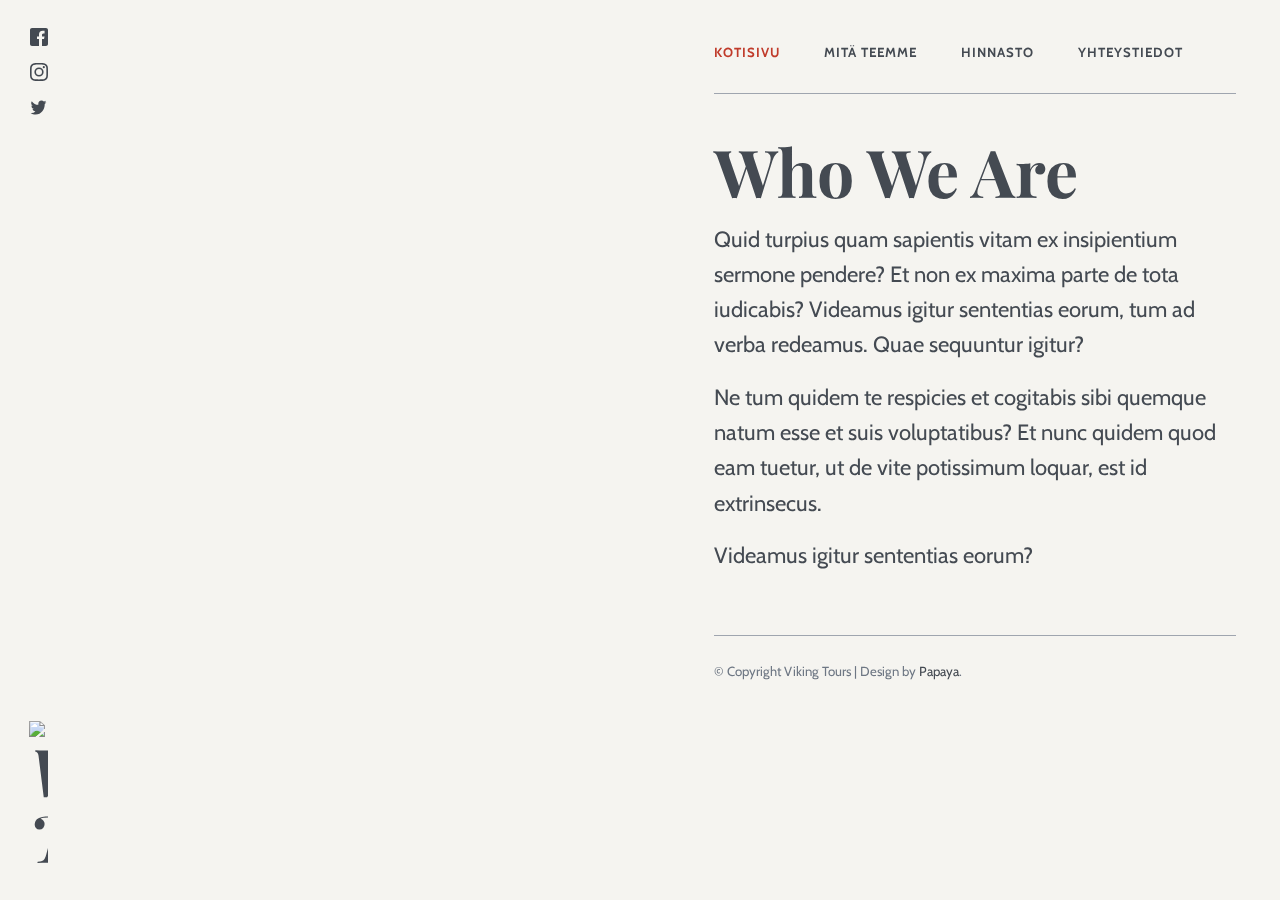
==== demo1.3/index.html @ 8dbe9b01 "Fixed html file links" ====
<!doctype html>
<html lang="en-us">

    <head>

        <!-- Meta -->
        <meta charset="utf-8">
        <meta http-equiv="x-ua-compatible" content="ie=edge">
        <meta name="viewport" content="width=device-width,initial-scale=1">

        <title>Viking Tours</title>
        <meta name="description" content="">

        <!-- The compiled CSS file -->
        <link rel="stylesheet" href="css/production.css">

        <!-- Web fonts -->
        <link href="https://fonts.googleapis.com/css?family=Cabin:400,700|Playfair+Display:900" rel="stylesheet">

        <!-- favicon.ico. Place these in the root directory. -->
        <link rel="shortcut icon" href="favicon.ico">

    </head>

    <body>


    <div class="grid-row">

                <!-- Header -->
        <header class="header full-width">

            <!-- Mobile header -->
            <div class="show-on-mobile pt1 pl2 pr2 mb1">
                <div class="border--bottom pt1">
                    <div class="grid-row grid-row--center pb1">
                        <div class="grid-column span-half">
                            <!-- Mobile logo -->
                            <div class="mb0"><img class="logo--mobile" src="/img/mobile-logo.svg" alt="Viking Tours" title="Viking Tours"></div>
                        </div>
                        <div class="grid-column span-half align--right">
                            <!-- Mobile social links -->
                            <ul class="mobile-social-links list--inline">
                                <li class="mr1"><a class="link link--default" href="https://www.twitter.com"><img class="icon" src="/img/facebook.svg" alt="Facebook"></a></li>
                                <li class="mr1"><a class="link link--default" href="https://www.instagram.com"><img class="icon" src="/img/instagram.svg" alt="Instagram"></a></li>
                                <li><a class="link link--default" href="https://www.facebook.com"><img class="icon" src="/img/twitter.svg" alt="Twitter"></a></li>
                            </ul>
                        </div>
                    </div>
                </div>
            </div>

            <!-- Desktop header -->
            <!-- Desktop logo -->
            <h1 class="hide-on-mobile logo-container absolute block full-width align--center"><img class="logo--desktop" src="/img/desktop-logo.svg" alt="Viking Tours" title="Viking Tours"></h1>
            <!-- Social links -->
            <ul class="pt1 no-bullets align--center hide-on-mobile">
                <li><a class="link link--default" href="https://www.twitter.com"><img class="icon" src="img/facebook.svg" alt="Facebook"></a></li>
                <li><a class="link link--default" href="https://www.instagram.com"><img class="icon" src="img/instagram.svg" alt="Instagram"></a></li>
                <li><a class="link link--default" href="https://www.facebook.com"><img class="icon" src="img/twitter.svg" alt="Twitter"></a></li>
            </ul>

        </header>
        
        <!-- Hero image -->
        <div class="hero-container full-width show-on-mobile pt1 pl2 pr2">
            <div class="hero full-width full-height" style="background:rgba(0,0,0,0) url(/img/1.jpg) no-repeat scroll center center/cover"></div>
        </div>
        <div class="hide-on-mobile hero" style="background:rgba(0,0,0,0) url(/img/1.jpg) no-repeat scroll center center/cover"></div>

        <!-- Body -->
        <div class="body full-width pt1 pr2 pb2 pl2">
            <!-- Navigation -->
            <nav class="navigation border--bottom pt1">
                <ul class="no-bullets list--inline pb1 bold">
                    <li class="small mr2"><a class="link link--text current" href="index.html">Kotisivu</a></li>
                    <li class="small mr2"><a class="link link--text" href="destinations.html">Mitä Teemme</a></li>
                    <li class="small mr2"><a class="link link--text" href="pricing.html">Hinnasto</a></li>
                    <li class="small"><a class="link link--text" href="contact.html">Yhteystiedot</a></li>
                </ul>
            </nav>
            <!-- Page Content -->
            <main class="content pt2 pb2">
                <h2>Who We Are</h2>
                <p>Quid turpius quam sapientis vitam ex insipientium sermone pendere? Et non ex maxima parte de tota iudicabis? Videamus igitur sententias eorum, tum ad verba redeamus. Quae sequuntur igitur?</p>
                <p>Ne tum quidem te respicies et cogitabis sibi quemque natum esse et suis voluptatibus? Et nunc quidem quod eam tuetur, ut de vite potissimum loquar, est id extrinsecus.</p>
                <p>Videamus igitur sententias eorum?</p>
            </main>
                        <!-- Footer -->
            <footer class="border--top pt1 pb1">
                <p class="text--gray small mb0">&copy; Copyright Viking Tours | Design by <a href="https://www.eatapapaya.com" class="link link--text">Papaya</a>.</p>
            </footer>
        </div><!-- end Body -->

    </div>

    </body>
</html>
---- demo1.3/css/production.css ----
/*! normalize.css v7.0.0 | MIT License | github.com/necolas/normalize.css */html{line-height:1.15;-ms-text-size-adjust:100%;-webkit-text-size-adjust:100%}body{margin:0}article,aside,footer,header,nav,section{display:block}h1{font-size:2em;margin:.67em 0}figcaption,figure,main{display:block}figure{margin:1em 40px}hr{-webkit-box-sizing:content-box;box-sizing:content-box;height:0;overflow:visible}pre{font-family:monospace,monospace;font-size:1em}a{background-color:transparent;-webkit-text-decoration-skip:objects}abbr[title]{border-bottom:none;text-decoration:underline;-webkit-text-decoration:underline dotted;text-decoration:underline dotted}b,strong{font-weight:inherit}b,strong{font-weight:bolder}code,kbd,samp{font-family:monospace,monospace;font-size:1em}dfn{font-style:italic}mark{background-color:#ff0;color:#000}small{font-size:80%}sub,sup{font-size:75%;line-height:0;position:relative;vertical-align:baseline}sub{bottom:-.25em}sup{top:-.5em}audio,video{display:inline-block}audio:not([controls]){display:none;height:0}img{border-style:none}svg:not(:root){overflow:hidden}button,input,optgroup,select,textarea{font-family:sans-serif;font-size:100%;line-height:1.15;margin:0}button,input{overflow:visible}button,select{text-transform:none}[type=reset],[type=submit],button,html [type=button]{-webkit-appearance:button}[type=button]::-moz-focus-inner,[type=reset]::-moz-focus-inner,[type=submit]::-moz-focus-inner,button::-moz-focus-inner{border-style:none;padding:0}[type=button]:-moz-focusring,[type=reset]:-moz-focusring,[type=submit]:-moz-focusring,button:-moz-focusring{outline:1px dotted ButtonText}fieldset{padding:.35em .75em .625em}legend{-webkit-box-sizing:border-box;box-sizing:border-box;color:inherit;display:table;max-width:100%;padding:0;white-space:normal}progress{display:inline-block;vertical-align:baseline}textarea{overflow:auto}[type=checkbox],[type=radio]{-webkit-box-sizing:border-box;box-sizing:border-box;padding:0}[type=number]::-webkit-inner-spin-button,[type=number]::-webkit-outer-spin-button{height:auto}[type=search]{-webkit-appearance:textfield;outline-offset:-2px}[type=search]::-webkit-search-cancel-button,[type=search]::-webkit-search-decoration{-webkit-appearance:none}::-webkit-file-upload-button{-webkit-appearance:button;font:inherit}details,menu{display:block}summary{display:list-item}canvas{display:inline-block}template{display:none}[hidden]{display:none}blockquote,caption,dd,dl,fieldset,figure,form,hr,ol,pre,table,td,th,ul{margin:0;padding:0}[tabindex='-1']:focus{outline:0}body,button,input,select,textarea{-webkit-font-smoothing:antialiased;-webkit-text-size-adjust:100%}a:active,a:hover{outline:0}[role=button],a,button,input,label,select,textarea{-ms-touch-action:manipulation;touch-action:manipulation}ol,ul{margin-bottom:0}ol ol,ol ul,ul ol,ul ul{margin-bottom:0}b,strong{line-height:inherit}em,i{font-style:italic;line-height:inherit}table{display:table;max-width:100%}td,th{line-height:1.6rem;vertical-align:middle}th{text-align:left}form{font-size:1rem}fieldset{border:0;min-width:0}legend{line-height:inherit;margin:0}input,optgroup,select,textarea{line-height:inherit}input,label,select{vertical-align:middle}input[type=file]{display:block;width:100%}textarea{height:auto;resize:vertical}input:focus,select:focus,textarea:focus{outline:0}.select select:focus:-moz-focusring{color:transparent;text-shadow:0 0 0 #000}select[multiple],select[size]{height:auto}.select--list:after{content:none!important}select::-ms-expand{display:none}option{color:#444a52;background-color:#fff}fieldset[disabled] input,input[disabled],input[readonly]{cursor:not-allowed;opacity:1;pointer-events:none}button{line-height:inherit;vertical-align:middle}embed,iframe,img,object{display:inline-block;vertical-align:middle}iframe{border:0}img{border:0;font-style:italic;height:auto;-ms-interpolation-mode:bicubic}svg{max-height:100%}.gm-style img{max-width:none}html{-webkit-box-sizing:border-box;box-sizing:border-box;font-family:Cabin,Avenir,"Avenir Next",Trebuchet,Verdana,sans-serif;font-size:18px;font-style:normal;font-weight:400;min-height:100%;-webkit-tap-highlight-color:transparent}*,:after,:before{-webkit-box-sizing:inherit;box-sizing:inherit}body{background-color:#f5f4f0!important;color:#444a52;line-height:1.6rem;margin:0;padding:0;-moz-osx-font-smoothing:grayscale}::-moz-selection{background-color:#c03b2b;color:#fff;text-shadow:none}::selection{background-color:#c03b2b;color:#fff;text-shadow:none}img::-moz-selection{background:0 0}img::selection{background:0 0}img::-moz-selection{background:0 0}.btn{background-image:none;border-radius:3px;border-style:solid;border-width:1px;cursor:pointer;display:inline-block;font-family:Cabin,Avenir,"Avenir Next",Trebuchet,Verdana,sans-serif;font-size:1rem;letter-spacing:1px;font-weight:700;line-height:1.6rem;margin-bottom:0;padding:.45rem 1rem .35rem;text-align:center;text-decoration:none;-ms-touch-action:manipulation;touch-action:manipulation;-webkit-transition:background-color .2s ease-out,background .2s ease-out,color .2s ease-out,border .2s ease-out;transition:background-color .2s ease-out,background .2s ease-out,color .2s ease-out,border .2s ease-out;-webkit-user-select:none;-moz-user-select:none;-ms-user-select:none;user-select:none;vertical-align:middle;white-space:nowrap;-webkit-appearance:none;-moz-appearance:none;appearance:none}.btn:focus,.btn:hover{outline:0;text-decoration:none}.btn:active{outline:0;background-image:none}.btn.disabled,.btn[disabled],.btn[readonly],fieldset[disabled] .btn{cursor:not-allowed!important;opacity:1;pointer-events:none}a.btn.disabled,fieldset[disabled] a.btn{pointer-events:none}.btn--default{background-color:#c03b2b;border-color:#c03b2b;color:#fff}.btn--default:focus,.btn--default:hover{background-color:#962e22;border-color:#962e22}.btn--default:active{background-color:#6d2118;border-color:#6d2118}.btn--outline,.btn--outline:visited{background-color:transparent;border-color:#9fa5af;border-width:1px;color:#444a52}.btn--outline:focus,.btn--outline:hover,.btn--outline:visited:focus,.btn--outline:visited:hover{background-color:transparent;border-color:#444a52}.btn--outline:active,.btn--outline:visited:active{background-color:transparent;border-color:#9fa5af}.container{margin-left:auto;margin-right:auto;max-width:1000px;width:90%}canvas,iframe,img,svg,video{max-width:100%}.logo-container{bottom:.6rem}.logo--mobile{max-height:19px}.logo--desktop{max-width:19px}.icon{max-width:18px;max-height:18px}.form-control{background-image:none;background:#fff;border:1px solid #9fa5af;border-radius:3px;color:#444a52;display:block;font-family:Cabin,Avenir,"Avenir Next",Trebuchet,Verdana,sans-serif;font-size:1rem;line-height:1.6rem;max-width:100%;padding:.35rem .8rem .25rem;width:100%;-moz-osx-font-smoothing:grayscale}.form-control:focus{border-color:#c03b2b}.label{cursor:default;display:inline-block;font-weight:700;max-width:100%}.legend{display:block;white-space:normal;width:100%}.form--stacked .checkbox,.form--stacked .input,.form--stacked .label,.form--stacked .radio,.form--stacked .select,.form--stacked .textarea{display:block;width:100%}.form--inline .form-control{display:inline-block;vertical-align:middle;width:auto}.form--inline .checkbox,.form--inline .radio{display:inline-block;vertical-align:middle}.select{color:#444a52;display:block;position:relative}.select select{background-color:#fff;border:1px solid #9fa5af;border-radius:3px;color:#444a52;cursor:pointer;display:inline-block;font-family:Cabin,Avenir,"Avenir Next",Trebuchet,Verdana,sans-serif;line-height:1.6rem;margin:0;outline:0;padding:.35rem .8rem .25rem;width:100%;-webkit-appearance:none;-moz-appearance:none;appearance:none}.select select>option{background-color:#fff}.select:after{border-top:5px solid;border-right:5px solid transparent;border-bottom:5px solid transparent;border-left:5px solid transparent;content:"";display:inline-block;height:0;margin-top:-2px;pointer-events:none;position:absolute;right:13px;top:50%;width:0}::-webkit-input-placeholder{color:#9fa5af;-webkit-font-smoothing:antialiased}::-moz-placeholder{color:#9fa5af;-moz-osx-font-smoothing:grayscale}:-ms-input-placeholder{color:#9fa5af}.grid-row{display:-webkit-box;display:-ms-flexbox;display:flex;-webkit-box-flex:0;-ms-flex:0 1 auto;flex:0 1 auto;-webkit-box-orient:horizontal;-webkit-box-direction:normal;-ms-flex-direction:row;flex-direction:row;-ms-flex-wrap:wrap;flex-wrap:wrap;margin:0 -.8rem}.grid-column{-webkit-box-flex:1;-ms-flex:1 0 0%;flex:1 0 0%;padding:0 .8rem}.grid-row--flex-cells>.grid-column{display:-webkit-box;display:-ms-flexbox;display:flex}.grid-row--top{-webkit-box-align:start;-ms-flex-align:start;align-items:flex-start}.grid-row--center{-webkit-box-align:center;-ms-flex-align:center;align-items:center}.grid-row--bottom{-webkit-box-align:end;-ms-flex-align:end;align-items:flex-end}.column--top{-ms-flex-item-align:start;align-self:flex-start}.column--center{-ms-flex-item-align:center;align-self:center}.column--bottom{-ms-flex-item-align:end;align-self:flex-end}.span-12,.span-whole{-ms-flex-preferred-size:100%;flex-basis:100%;max-width:100%}.span-6,.span-half{-ms-flex-preferred-size:50%;flex-basis:50%;max-width:50%}.span-4,.span-one-third{-ms-flex-preferred-size:33.33333%;flex-basis:33.33333%;max-width:33.33333%}.span-8,.span-two-thirds{-ms-flex-preferred-size:66.66667%;flex-basis:66.66667%;max-width:66.66667%}.span-3,.span-one-fourth{-ms-flex-preferred-size:25%;flex-basis:25%;max-width:25%}.span-two-fourths{-ms-flex-preferred-size:50%;flex-basis:50%;max-width:50%}.span-9,.span-three-fourths{-ms-flex-preferred-size:75%;flex-basis:75%;max-width:75%}.span-one-fifth{-ms-flex-preferred-size:20%;flex-basis:20%;max-width:20%}.span-two-fifths{-ms-flex-preferred-size:40%;flex-basis:40%;max-width:40%}.span-three-fifths{-ms-flex-preferred-size:60%;flex-basis:60%;max-width:60%}.span-four-fifths{-ms-flex-preferred-size:80%;flex-basis:80%;max-width:80%}.span-1{-ms-flex-preferred-size:8.33333%;flex-basis:8.33333%;max-width:8.33333%}.span-2{-ms-flex-preferred-size:16.66667%;flex-basis:16.66667%;max-width:16.66667%}.span-5{-ms-flex-preferred-size:41.66667%;flex-basis:41.66667%;max-width:41.66667%}.span-7{-ms-flex-preferred-size:58.33333%;flex-basis:58.33333%;max-width:58.33333%}.span-10{-ms-flex-preferred-size:83.33333%;flex-basis:83.33333%;max-width:83.33333%}.span-11{-ms-flex-preferred-size:91.66667%;flex-basis:91.66667%;max-width:91.66667%}.offset-12{margin-left:100%}.offset-6,.offset-half{margin-left:50%}.offset-4,.offset-one-third{margin-left:33.33333%}.offset-8,.offset-two-thirds{margin-left:66.66667%}.offset-3,.offset-one-fourth{margin-left:25%}.offset-two-fourths{margin-left:50%}.offset-9,.offset-three-fourths{margin-left:75%}.offset-one-fifth{margin-left:20%}.offset-two-fifths{margin-left:40%}.offset-three-fifths{margin-left:60%}.offset-four-fifths{margin-left:80%}.offset-1{margin-left:8.33333%}.offset-2{margin-left:16.66667%}.offset-5{margin-left:41.66667%}.offset-7{margin-left:58.33333%}.offset-10{margin-left:83.33333%}.offset-11{margin-left:91.66667%}.default-links a,.default-links a:link,.default-links a:visited,.link,.link:link,.link:visited{color:#c03b2b;text-decoration:none;-webkit-transition:color .2s ease-out;transition:color .2s ease-out}.default-links a:focus,.default-links a:hover,.link:focus,.link:hover{color:#9a2f23}.default-links a:active,.link:active{background-image:none;color:#81281d;outline:0;-webkit-transition:color .2s ease-out;transition:color .2s ease-out}.link--text,.link--text:link,.link--text:visited{color:#444a52}.link--text:focus,.link--text:hover{color:#c03b2b}.link--text:active{color:#9a2f23}.no-bullets{list-style:none}.list--indented{padding-left:2.4rem}.list--inline{font-size:0}.list--inline li{display:inline-block;font-size:1rem}.navigation{text-transform:uppercase}.navigation .current{color:#c03b2b!important}.navigation li{letter-spacing:1px}.hero-container{height:200px}.h1,h1{font-size:2.3rem}.h2,h2{font-size:2.3rem}.h3,h3{font-size:1.333rem}.h4,dl,h4,ol,p,ul{font-size:1rem}.h5,h5{font-size:.75rem}.h6,.small,h6,small{font-size:.75rem}h1,h2,h3,h4,h5,h6{font-family:"Playfair Display",Times,serif;font-weight:700;line-height:1;margin-top:0;margin-bottom:.8rem;text-rendering:optimizeLegibility}h6{color:#6e7784}.h1,.h2,.h3,.h4,.h5,.h6{line-height:1;margin-bottom:.8rem}p{margin:0 auto .8rem auto}.small,small{font-size:.6rem!important}hr{border:0;border-top:1px solid #9fa5af;display:block;height:1px}.blockquote{border-left:4px solid #9fa5af;font-family:Cabin,Avenir,"Avenir Next",Trebuchet,Verdana,sans-serif;font-size:1.333rem;font-style:italic;max-width:100%;margin-bottom:.8rem;padding-left:1.2rem}.blockquote:after,.blockquote:before{content:""}.bold{font-weight:700}.regular{font-weight:400}.italic{font-style:italic}.align--left{text-align:left}.align--center{text-align:center}.align--right{text-align:right}.align--justify{text-align:justify}.line-height--base{line-height:1.6rem}.line-height--heading{line-height:1}.font--heading{font-family:"Playfair Display",Times,serif}.font--reading{font-family:"Playfair Display",Times,serif}.font--ui{font-family:Cabin,Avenir,"Avenir Next",Trebuchet,Verdana,sans-serif}.border--full{border-color:#9fa5af;border-style:solid;border-width:1px}.border--top{border-top-color:#9fa5af;border-top-style:solid;border-top-width:1px}.border--right{border-right-color:#9fa5af;border-right-style:solid;border-right-width:1px}.border--bottom{border-bottom-color:#9fa5af;border-bottom-style:solid;border-bottom-width:1px}.border--left{border-left-color:#9fa5af;border-left-style:solid;border-left-width:1px}.border--none{border:0}.rounded{border-radius:3px}.rounded--top{border-radius:3px 3px 0 0}.rounded--right{border-radius:0 3px 3px 0}.rounded--bottom{border-radius:0 0 3px 3px}.rounded--left{border-radius:3px 0 0 3px}.circle{border-radius:50%}.text--white{color:#fff}.text--lightest-gray{color:#d1d4d9}.text--light-gray{color:#9fa5af}.text--gray{color:#6e7784}.text--dark-gray{color:#444a52}.text--darkest-gray{color:#1b1d20}.text--primary-color{color:#c03b2b}.text--secondary-color{color:#f5f4f0}.text--tertiary-color{color:#428bca}.bg--white{background-color:#fff}.bg--lightest-gray{background-color:#d1d4d9}.bg--light-gray{background-color:#9fa5af}.bg--gray{background-color:#6e7784}.bg--dark-gray{background-color:#444a52}.bg--darkest-gray{background-color:#1b1d20}.bg--primary-color{background-color:#c03b2b}.bg--secondary-color{background-color:#f5f4f0}.bg--tertiary-color{background-color:#428bca}.m0{margin:0}.mt0{margin-top:0}.mr0{margin-right:0}.mb0{margin-bottom:0}.ml0{margin-left:0}.m1{margin:.8rem}.mt1{margin-top:.8rem}.mr1{margin-right:.8rem}.mb1{margin-bottom:.8rem}.ml1{margin-left:.8rem}.m2{margin:2rem}.mt2{margin-top:2rem}.mr2{margin-right:2rem}.mb2{margin-bottom:2rem}.ml2{margin-left:2rem}.m3{margin:3.2rem}.mt3{margin-top:3.2rem}.mr3{margin-right:3.2rem}.mb3{margin-bottom:3.2rem}.ml3{margin-left:3.2rem}.m4{margin:4.4rem}.mt4{margin-top:4.4rem}.mr4{margin-right:4.4rem}.mb4{margin-bottom:4.4rem}.ml4{margin-left:4.4rem}.p-mb{margin-bottom:.8rem}.centered{margin-right:auto;margin-left:auto}.p0{padding:0}.pt0{padding-top:0}.pr0{padding-right:0}.pb0{padding-bottom:0}.pl0{padding-left:0}.p1{padding:.8rem}.pt1{padding-top:.8rem}.pr1{padding-right:.8rem}.pb1{padding-bottom:.8rem}.pl1{padding-left:.8rem}.p2{padding:2rem}.pt2{padding-top:2rem}.pr2{padding-right:2rem}.pb2{padding-bottom:2rem}.pl2{padding-left:2rem}.p3{padding:3.2rem}.pt3{padding-top:3.2rem}.pr3{padding-right:3.2rem}.pb3{padding-bottom:3.2rem}.pl3{padding-left:3.2rem}.p4{padding:4.4rem}.pt4{padding-top:4.4rem}.pr4{padding-right:4.4rem}.pb4{padding-bottom:4.4rem}.pl4{padding-left:4.4rem}.relative{position:relative}.absolute{position:absolute}.fixed{position:fixed}.top--0{top:0}.right--0{right:0}.bottom--0{bottom:0}.left--0{left:0}.z1{z-index:1}.z2{z-index:2}.z3{z-index:3}.z4{z-index:4}.z5{z-index:5}.vertical--top{vertical-align:top}.vertical--middle{vertical-align:middle}.vertical--bottom{vertical-align:bottom}.block{display:block}.inline-block{display:inline-block}.inline{display:inline}.flex{display:-webkit-box;display:-ms-flexbox;display:flex}.overflow--scroll{overflow:scroll}.overflow--hidden{overflow:hidden}.overflow--visible{overflow:visible}.overflow--auto{overflow:auto}.show-on-mobile{display:none!important}.float--left{float:left}.float--right{float:right}.float--none{float:none}.full-width{width:100%}.half-width{width:50%}.full-height{height:100%}.fit{max-width:100%}.clearfix:after,.clearfix:before{content:"";display:table}.clearfix:after{clear:both}@media screen and (min-width:1200px){html{font-size:22px}.header{position:fixed;top:0;left:0;bottom:0;width:3.5rem}.hero{position:fixed;top:0;left:3.5rem;bottom:0;width:calc(100% - 610px - 3.5rem)}.body{position:fixed;top:0;right:0;bottom:0;max-width:610px;overflow-y:scroll}.h1,h1{font-size:3rem}.h2,h2{font-size:3rem}.h3,h3{font-size:1.333rem}.h4,dl,h4,ol,p,ul{font-size:1rem}.h5,h5{font-size:.75rem}.h6,.small,h6,small{font-size:.75rem}}@media screen and (max-width:1200px){input,select,textarea{font-size:16px}.btn{display:block;margin-bottom:.8rem}.navigation{margin-top:-.5rem}.block-on-mobile,.show-on-mobile{display:block!important}.hide-on-mobile{display:none!important}}@media screen and (max-width:500px){.grid-row{margin:0 auto}.grid-column{-webkit-box-flex:1;-ms-flex-positive:1;flex-grow:1;-ms-flex-preferred-size:100%;flex-basis:100%;max-width:100%;padding:0;margin-left:0}.list--inline li{display:block}.mobile-social-links{display:none}.align--center-on-tiny{text-align:center}}
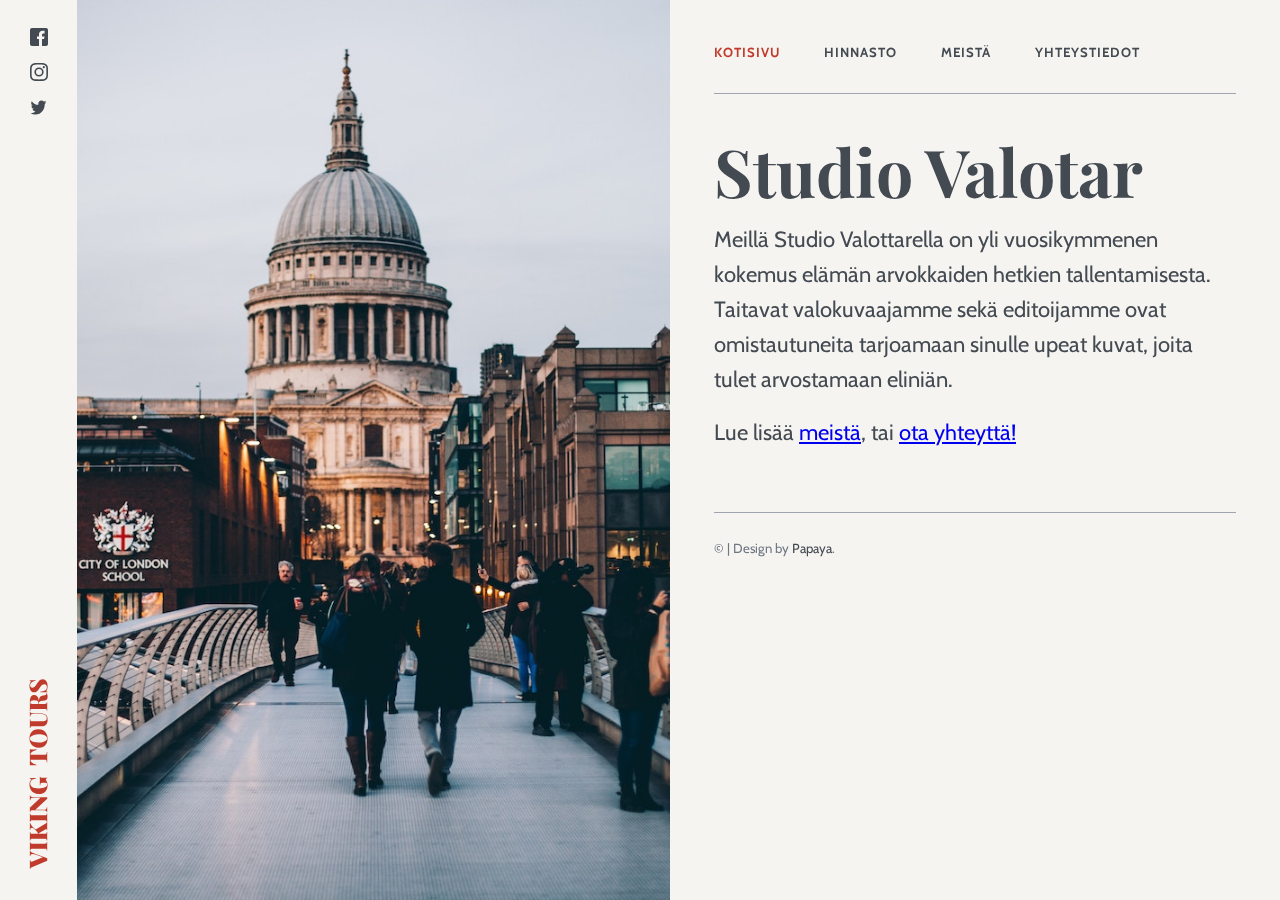
==== commit 0f1e95e8: "Edit html" ====
--- a/demo1.3/index.html
+++ b/demo1.3/index.html
@@ -41,9 +41,9 @@
                         <div class="grid-column span-half align--right">
                             <!-- Mobile social links -->
                             <ul class="mobile-social-links list--inline">
-                                <li class="mr1"><a class="link link--default" href="https://www.twitter.com"><img class="icon" src="/img/facebook.svg" alt="Facebook"></a></li>
-                                <li class="mr1"><a class="link link--default" href="https://www.instagram.com"><img class="icon" src="/img/instagram.svg" alt="Instagram"></a></li>
-                                <li><a class="link link--default" href="https://www.facebook.com"><img class="icon" src="/img/twitter.svg" alt="Twitter"></a></li>
+                                <li class="mr1"><a class="link link--default" href="https://www.twitter.com"><img class="icon" src="img/facebook.svg" alt="Facebook"></a></li>
+                                <li class="mr1"><a class="link link--default" href="https://www.instagram.com"><img class="icon" src="img/instagram.svg" alt="Instagram"></a></li>
+                                <li><a class="link link--default" href="https://www.facebook.com"><img class="icon" src="img/twitter.svg" alt="Twitter"></a></li>
                             </ul>
                         </div>
                     </div>
@@ -52,7 +52,7 @@
 
             <!-- Desktop header -->
             <!-- Desktop logo -->
-            <h1 class="hide-on-mobile logo-container absolute block full-width align--center"><img class="logo--desktop" src="/img/desktop-logo.svg" alt="Viking Tours" title="Viking Tours"></h1>
+            <h1 class="hide-on-mobile logo-container absolute block full-width align--center"><img class="logo--desktop" src="img/desktop-logo.svg" alt="Viking Tours" title="Viking Tours"></h1>
             <!-- Social links -->
             <ul class="pt1 no-bullets align--center hide-on-mobile">
                 <li><a class="link link--default" href="https://www.twitter.com"><img class="icon" src="img/facebook.svg" alt="Facebook"></a></li>
@@ -64,9 +64,9 @@
         
         <!-- Hero image -->
         <div class="hero-container full-width show-on-mobile pt1 pl2 pr2">
-            <div class="hero full-width full-height" style="background:rgba(0,0,0,0) url(/img/1.jpg) no-repeat scroll center center/cover"></div>
+            <div class="hero full-width full-height" style="background:rgba(0,0,0,0) url(img/1.jpg) no-repeat scroll center center/cover"></div>
         </div>
-        <div class="hide-on-mobile hero" style="background:rgba(0,0,0,0) url(/img/1.jpg) no-repeat scroll center center/cover"></div>
+        <div class="hide-on-mobile hero" style="background:rgba(0,0,0,0) url(img/1.jpg) no-repeat scroll center center/cover"></div>
 
         <!-- Body -->
         <div class="body full-width pt1 pr2 pb2 pl2">
@@ -74,21 +74,20 @@
             <nav class="navigation border--bottom pt1">
                 <ul class="no-bullets list--inline pb1 bold">
                     <li class="small mr2"><a class="link link--text current" href="index.html">Kotisivu</a></li>
-                    <li class="small mr2"><a class="link link--text" href="destinations.html">Mitä Teemme</a></li>
-                    <li class="small mr2"><a class="link link--text" href="pricing.html">Hinnasto</a></li>
-                    <li class="small"><a class="link link--text" href="contact.html">Yhteystiedot</a></li>
+                    <li class="small mr2"><a class="link link--text" href="hinnasto.html">Hinnasto</a></li>
+                    <li class="small mr2"><a class="link link--text" href="meistä.html">Meistä</a></li>
+                    <li class="small"><a class="link link--text" href="yhteystiedot.html">Yhteystiedot</a></li>
                 </ul>
             </nav>
             <!-- Page Content -->
             <main class="content pt2 pb2">
-                <h2>Who We Are</h2>
-                <p>Quid turpius quam sapientis vitam ex insipientium sermone pendere? Et non ex maxima parte de tota iudicabis? Videamus igitur sententias eorum, tum ad verba redeamus. Quae sequuntur igitur?</p>
-                <p>Ne tum quidem te respicies et cogitabis sibi quemque natum esse et suis voluptatibus? Et nunc quidem quod eam tuetur, ut de vite potissimum loquar, est id extrinsecus.</p>
-                <p>Videamus igitur sententias eorum?</p>
+                <h2>Studio Valotar</h2>
+                <p>Meillä Studio Valottarella on yli vuosikymmenen kokemus elämän arvokkaiden hetkien tallentamisesta. Taitavat valokuvaajamme sekä editoijamme ovat omistautuneita tarjoamaan sinulle upeat kuvat, joita tulet arvostamaan eliniän.</p>
+                <p>Lue lisää <a href="meistä.html">meistä</a>, tai <a href="yhteystiedot.html"> ota yhteyttä!</a></p>
             </main>
                         <!-- Footer -->
             <footer class="border--top pt1 pb1">
-                <p class="text--gray small mb0">&copy; Copyright Viking Tours | Design by <a href="https://www.eatapapaya.com" class="link link--text">Papaya</a>.</p>
+                <p class="text--gray small mb0">&copy; | Design by <a href="https://www.eatapapaya.com" class="link link--text">Papaya</a>.</p>
             </footer>
         </div><!-- end Body -->
 
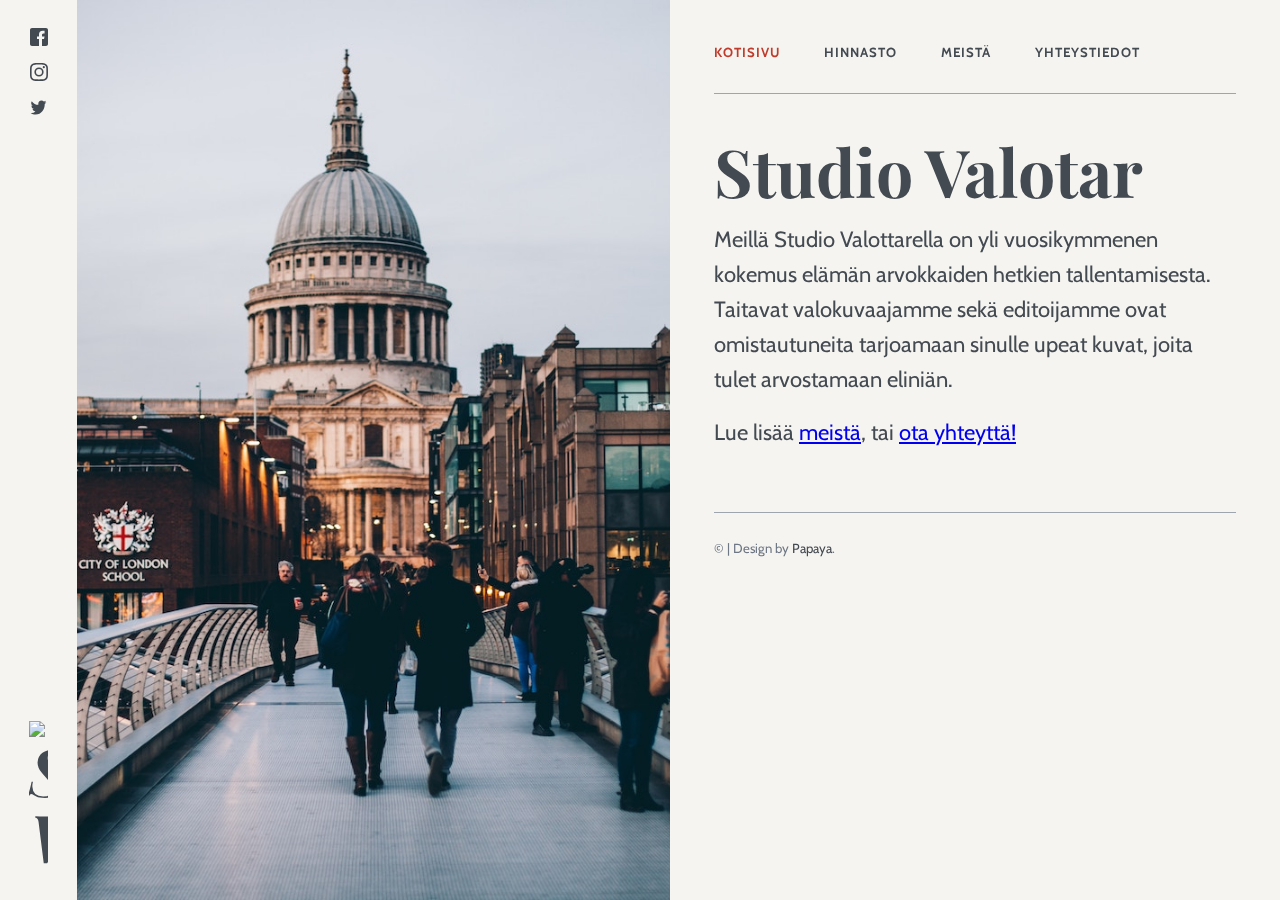
==== commit 6b9ffbf0: "Update html files" ====
--- a/demo1.3/index.html
+++ b/demo1.3/index.html
@@ -8,7 +8,7 @@
         <meta http-equiv="x-ua-compatible" content="ie=edge">
         <meta name="viewport" content="width=device-width,initial-scale=1">
 
-        <title>Viking Tours</title>
+        <title>Studio Valotar</title>
         <meta name="description" content="">
 
         <!-- The compiled CSS file -->
@@ -36,7 +36,7 @@
                     <div class="grid-row grid-row--center pb1">
                         <div class="grid-column span-half">
                             <!-- Mobile logo -->
-                            <div class="mb0"><img class="logo--mobile" src="/img/mobile-logo.svg" alt="Viking Tours" title="Viking Tours"></div>
+                            <div class="mb0"><img class="logo--mobile" src="img/mobile-logo.svg" alt="Viking Tours" title="Viking Tours"></div>
                         </div>
                         <div class="grid-column span-half align--right">
                             <!-- Mobile social links -->
@@ -52,7 +52,7 @@
 
             <!-- Desktop header -->
             <!-- Desktop logo -->
-            <h1 class="hide-on-mobile logo-container absolute block full-width align--center"><img class="logo--desktop" src="img/desktop-logo.svg" alt="Viking Tours" title="Viking Tours"></h1>
+            <h1 class="hide-on-mobile logo-container absolute block full-width align--center"><img class="logo--desktop" src="/img/studio-logo.svg" alt="Studio Valotar" title="Viking Tours"></h1>
             <!-- Social links -->
             <ul class="pt1 no-bullets align--center hide-on-mobile">
                 <li><a class="link link--default" href="https://www.twitter.com"><img class="icon" src="img/facebook.svg" alt="Facebook"></a></li>
--- a/demo1.3/css/production.css
+++ b/demo1.3/css/production.css
@@ -1 +1,76 @@
-/*! normalize.css v7.0.0 | MIT License | github.com/necolas/normalize.css */html{line-height:1.15;-ms-text-size-adjust:100%;-webkit-text-size-adjust:100%}body{margin:0}article,aside,footer,header,nav,section{display:block}h1{font-size:2em;margin:.67em 0}figcaption,figure,main{display:block}figure{margin:1em 40px}hr{-webkit-box-sizing:content-box;box-sizing:content-box;height:0;overflow:visible}pre{font-family:monospace,monospace;font-size:1em}a{background-color:transparent;-webkit-text-decoration-skip:objects}abbr[title]{border-bottom:none;text-decoration:underline;-webkit-text-decoration:underline dotted;text-decoration:underline dotted}b,strong{font-weight:inherit}b,strong{font-weight:bolder}code,kbd,samp{font-family:monospace,monospace;font-size:1em}dfn{font-style:italic}mark{background-color:#ff0;color:#000}small{font-size:80%}sub,sup{font-size:75%;line-height:0;position:relative;vertical-align:baseline}sub{bottom:-.25em}sup{top:-.5em}audio,video{display:inline-block}audio:not([controls]){display:none;height:0}img{border-style:none}svg:not(:root){overflow:hidden}button,input,optgroup,select,textarea{font-family:sans-serif;font-size:100%;line-height:1.15;margin:0}button,input{overflow:visible}button,select{text-transform:none}[type=reset],[type=submit],button,html [type=button]{-webkit-appearance:button}[type=button]::-moz-focus-inner,[type=reset]::-moz-focus-inner,[type=submit]::-moz-focus-inner,button::-moz-focus-inner{border-style:none;padding:0}[type=button]:-moz-focusring,[type=reset]:-moz-focusring,[type=submit]:-moz-focusring,button:-moz-focusring{outline:1px dotted ButtonText}fieldset{padding:.35em .75em .625em}legend{-webkit-box-sizing:border-box;box-sizing:border-box;color:inherit;display:table;max-width:100%;padding:0;white-space:normal}progress{display:inline-block;vertical-align:baseline}textarea{overflow:auto}[type=checkbox],[type=radio]{-webkit-box-sizing:border-box;box-sizing:border-box;padding:0}[type=number]::-webkit-inner-spin-button,[type=number]::-webkit-outer-spin-button{height:auto}[type=search]{-webkit-appearance:textfield;outline-offset:-2px}[type=search]::-webkit-search-cancel-button,[type=search]::-webkit-search-decoration{-webkit-appearance:none}::-webkit-file-upload-button{-webkit-appearance:button;font:inherit}details,menu{display:block}summary{display:list-item}canvas{display:inline-block}template{display:none}[hidden]{display:none}blockquote,caption,dd,dl,fieldset,figure,form,hr,ol,pre,table,td,th,ul{margin:0;padding:0}[tabindex='-1']:focus{outline:0}body,button,input,select,textarea{-webkit-font-smoothing:antialiased;-webkit-text-size-adjust:100%}a:active,a:hover{outline:0}[role=button],a,button,input,label,select,textarea{-ms-touch-action:manipulation;touch-action:manipulation}ol,ul{margin-bottom:0}ol ol,ol ul,ul ol,ul ul{margin-bottom:0}b,strong{line-height:inherit}em,i{font-style:italic;line-height:inherit}table{display:table;max-width:100%}td,th{line-height:1.6rem;vertical-align:middle}th{text-align:left}form{font-size:1rem}fieldset{border:0;min-width:0}legend{line-height:inherit;margin:0}input,optgroup,select,textarea{line-height:inherit}input,label,select{vertical-align:middle}input[type=file]{display:block;width:100%}textarea{height:auto;resize:vertical}input:focus,select:focus,textarea:focus{outline:0}.select select:focus:-moz-focusring{color:transparent;text-shadow:0 0 0 #000}select[multiple],select[size]{height:auto}.select--list:after{content:none!important}select::-ms-expand{display:none}option{color:#444a52;background-color:#fff}fieldset[disabled] input,input[disabled],input[readonly]{cursor:not-allowed;opacity:1;pointer-events:none}button{line-height:inherit;vertical-align:middle}embed,iframe,img,object{display:inline-block;vertical-align:middle}iframe{border:0}img{border:0;font-style:italic;height:auto;-ms-interpolation-mode:bicubic}svg{max-height:100%}.gm-style img{max-width:none}html{-webkit-box-sizing:border-box;box-sizing:border-box;font-family:Cabin,Avenir,"Avenir Next",Trebuchet,Verdana,sans-serif;font-size:18px;font-style:normal;font-weight:400;min-height:100%;-webkit-tap-highlight-color:transparent}*,:after,:before{-webkit-box-sizing:inherit;box-sizing:inherit}body{background-color:#f5f4f0!important;color:#444a52;line-height:1.6rem;margin:0;padding:0;-moz-osx-font-smoothing:grayscale}::-moz-selection{background-color:#c03b2b;color:#fff;text-shadow:none}::selection{background-color:#c03b2b;color:#fff;text-shadow:none}img::-moz-selection{background:0 0}img::selection{background:0 0}img::-moz-selection{background:0 0}.btn{background-image:none;border-radius:3px;border-style:solid;border-width:1px;cursor:pointer;display:inline-block;font-family:Cabin,Avenir,"Avenir Next",Trebuchet,Verdana,sans-serif;font-size:1rem;letter-spacing:1px;font-weight:700;line-height:1.6rem;margin-bottom:0;padding:.45rem 1rem .35rem;text-align:center;text-decoration:none;-ms-touch-action:manipulation;touch-action:manipulation;-webkit-transition:background-color .2s ease-out,background .2s ease-out,color .2s ease-out,border .2s ease-out;transition:background-color .2s ease-out,background .2s ease-out,color .2s ease-out,border .2s ease-out;-webkit-user-select:none;-moz-user-select:none;-ms-user-select:none;user-select:none;vertical-align:middle;white-space:nowrap;-webkit-appearance:none;-moz-appearance:none;appearance:none}.btn:focus,.btn:hover{outline:0;text-decoration:none}.btn:active{outline:0;background-image:none}.btn.disabled,.btn[disabled],.btn[readonly],fieldset[disabled] .btn{cursor:not-allowed!important;opacity:1;pointer-events:none}a.btn.disabled,fieldset[disabled] a.btn{pointer-events:none}.btn--default{background-color:#c03b2b;border-color:#c03b2b;color:#fff}.btn--default:focus,.btn--default:hover{background-color:#962e22;border-color:#962e22}.btn--default:active{background-color:#6d2118;border-color:#6d2118}.btn--outline,.btn--outline:visited{background-color:transparent;border-color:#9fa5af;border-width:1px;color:#444a52}.btn--outline:focus,.btn--outline:hover,.btn--outline:visited:focus,.btn--outline:visited:hover{background-color:transparent;border-color:#444a52}.btn--outline:active,.btn--outline:visited:active{background-color:transparent;border-color:#9fa5af}.container{margin-left:auto;margin-right:auto;max-width:1000px;width:90%}canvas,iframe,img,svg,video{max-width:100%}.logo-container{bottom:.6rem}.logo--mobile{max-height:19px}.logo--desktop{max-width:19px}.icon{max-width:18px;max-height:18px}.form-control{background-image:none;background:#fff;border:1px solid #9fa5af;border-radius:3px;color:#444a52;display:block;font-family:Cabin,Avenir,"Avenir Next",Trebuchet,Verdana,sans-serif;font-size:1rem;line-height:1.6rem;max-width:100%;padding:.35rem .8rem .25rem;width:100%;-moz-osx-font-smoothing:grayscale}.form-control:focus{border-color:#c03b2b}.label{cursor:default;display:inline-block;font-weight:700;max-width:100%}.legend{display:block;white-space:normal;width:100%}.form--stacked .checkbox,.form--stacked .input,.form--stacked .label,.form--stacked .radio,.form--stacked .select,.form--stacked .textarea{display:block;width:100%}.form--inline .form-control{display:inline-block;vertical-align:middle;width:auto}.form--inline .checkbox,.form--inline .radio{display:inline-block;vertical-align:middle}.select{color:#444a52;display:block;position:relative}.select select{background-color:#fff;border:1px solid #9fa5af;border-radius:3px;color:#444a52;cursor:pointer;display:inline-block;font-family:Cabin,Avenir,"Avenir Next",Trebuchet,Verdana,sans-serif;line-height:1.6rem;margin:0;outline:0;padding:.35rem .8rem .25rem;width:100%;-webkit-appearance:none;-moz-appearance:none;appearance:none}.select select>option{background-color:#fff}.select:after{border-top:5px solid;border-right:5px solid transparent;border-bottom:5px solid transparent;border-left:5px solid transparent;content:"";display:inline-block;height:0;margin-top:-2px;pointer-events:none;position:absolute;right:13px;top:50%;width:0}::-webkit-input-placeholder{color:#9fa5af;-webkit-font-smoothing:antialiased}::-moz-placeholder{color:#9fa5af;-moz-osx-font-smoothing:grayscale}:-ms-input-placeholder{color:#9fa5af}.grid-row{display:-webkit-box;display:-ms-flexbox;display:flex;-webkit-box-flex:0;-ms-flex:0 1 auto;flex:0 1 auto;-webkit-box-orient:horizontal;-webkit-box-direction:normal;-ms-flex-direction:row;flex-direction:row;-ms-flex-wrap:wrap;flex-wrap:wrap;margin:0 -.8rem}.grid-column{-webkit-box-flex:1;-ms-flex:1 0 0%;flex:1 0 0%;padding:0 .8rem}.grid-row--flex-cells>.grid-column{display:-webkit-box;display:-ms-flexbox;display:flex}.grid-row--top{-webkit-box-align:start;-ms-flex-align:start;align-items:flex-start}.grid-row--center{-webkit-box-align:center;-ms-flex-align:center;align-items:center}.grid-row--bottom{-webkit-box-align:end;-ms-flex-align:end;align-items:flex-end}.column--top{-ms-flex-item-align:start;align-self:flex-start}.column--center{-ms-flex-item-align:center;align-self:center}.column--bottom{-ms-flex-item-align:end;align-self:flex-end}.span-12,.span-whole{-ms-flex-preferred-size:100%;flex-basis:100%;max-width:100%}.span-6,.span-half{-ms-flex-preferred-size:50%;flex-basis:50%;max-width:50%}.span-4,.span-one-third{-ms-flex-preferred-size:33.33333%;flex-basis:33.33333%;max-width:33.33333%}.span-8,.span-two-thirds{-ms-flex-preferred-size:66.66667%;flex-basis:66.66667%;max-width:66.66667%}.span-3,.span-one-fourth{-ms-flex-preferred-size:25%;flex-basis:25%;max-width:25%}.span-two-fourths{-ms-flex-preferred-size:50%;flex-basis:50%;max-width:50%}.span-9,.span-three-fourths{-ms-flex-preferred-size:75%;flex-basis:75%;max-width:75%}.span-one-fifth{-ms-flex-preferred-size:20%;flex-basis:20%;max-width:20%}.span-two-fifths{-ms-flex-preferred-size:40%;flex-basis:40%;max-width:40%}.span-three-fifths{-ms-flex-preferred-size:60%;flex-basis:60%;max-width:60%}.span-four-fifths{-ms-flex-preferred-size:80%;flex-basis:80%;max-width:80%}.span-1{-ms-flex-preferred-size:8.33333%;flex-basis:8.33333%;max-width:8.33333%}.span-2{-ms-flex-preferred-size:16.66667%;flex-basis:16.66667%;max-width:16.66667%}.span-5{-ms-flex-preferred-size:41.66667%;flex-basis:41.66667%;max-width:41.66667%}.span-7{-ms-flex-preferred-size:58.33333%;flex-basis:58.33333%;max-width:58.33333%}.span-10{-ms-flex-preferred-size:83.33333%;flex-basis:83.33333%;max-width:83.33333%}.span-11{-ms-flex-preferred-size:91.66667%;flex-basis:91.66667%;max-width:91.66667%}.offset-12{margin-left:100%}.offset-6,.offset-half{margin-left:50%}.offset-4,.offset-one-third{margin-left:33.33333%}.offset-8,.offset-two-thirds{margin-left:66.66667%}.offset-3,.offset-one-fourth{margin-left:25%}.offset-two-fourths{margin-left:50%}.offset-9,.offset-three-fourths{margin-left:75%}.offset-one-fifth{margin-left:20%}.offset-two-fifths{margin-left:40%}.offset-three-fifths{margin-left:60%}.offset-four-fifths{margin-left:80%}.offset-1{margin-left:8.33333%}.offset-2{margin-left:16.66667%}.offset-5{margin-left:41.66667%}.offset-7{margin-left:58.33333%}.offset-10{margin-left:83.33333%}.offset-11{margin-left:91.66667%}.default-links a,.default-links a:link,.default-links a:visited,.link,.link:link,.link:visited{color:#c03b2b;text-decoration:none;-webkit-transition:color .2s ease-out;transition:color .2s ease-out}.default-links a:focus,.default-links a:hover,.link:focus,.link:hover{color:#9a2f23}.default-links a:active,.link:active{background-image:none;color:#81281d;outline:0;-webkit-transition:color .2s ease-out;transition:color .2s ease-out}.link--text,.link--text:link,.link--text:visited{color:#444a52}.link--text:focus,.link--text:hover{color:#c03b2b}.link--text:active{color:#9a2f23}.no-bullets{list-style:none}.list--indented{padding-left:2.4rem}.list--inline{font-size:0}.list--inline li{display:inline-block;font-size:1rem}.navigation{text-transform:uppercase}.navigation .current{color:#c03b2b!important}.navigation li{letter-spacing:1px}.hero-container{height:200px}.h1,h1{font-size:2.3rem}.h2,h2{font-size:2.3rem}.h3,h3{font-size:1.333rem}.h4,dl,h4,ol,p,ul{font-size:1rem}.h5,h5{font-size:.75rem}.h6,.small,h6,small{font-size:.75rem}h1,h2,h3,h4,h5,h6{font-family:"Playfair Display",Times,serif;font-weight:700;line-height:1;margin-top:0;margin-bottom:.8rem;text-rendering:optimizeLegibility}h6{color:#6e7784}.h1,.h2,.h3,.h4,.h5,.h6{line-height:1;margin-bottom:.8rem}p{margin:0 auto .8rem auto}.small,small{font-size:.6rem!important}hr{border:0;border-top:1px solid #9fa5af;display:block;height:1px}.blockquote{border-left:4px solid #9fa5af;font-family:Cabin,Avenir,"Avenir Next",Trebuchet,Verdana,sans-serif;font-size:1.333rem;font-style:italic;max-width:100%;margin-bottom:.8rem;padding-left:1.2rem}.blockquote:after,.blockquote:before{content:""}.bold{font-weight:700}.regular{font-weight:400}.italic{font-style:italic}.align--left{text-align:left}.align--center{text-align:center}.align--right{text-align:right}.align--justify{text-align:justify}.line-height--base{line-height:1.6rem}.line-height--heading{line-height:1}.font--heading{font-family:"Playfair Display",Times,serif}.font--reading{font-family:"Playfair Display",Times,serif}.font--ui{font-family:Cabin,Avenir,"Avenir Next",Trebuchet,Verdana,sans-serif}.border--full{border-color:#9fa5af;border-style:solid;border-width:1px}.border--top{border-top-color:#9fa5af;border-top-style:solid;border-top-width:1px}.border--right{border-right-color:#9fa5af;border-right-style:solid;border-right-width:1px}.border--bottom{border-bottom-color:#9fa5af;border-bottom-style:solid;border-bottom-width:1px}.border--left{border-left-color:#9fa5af;border-left-style:solid;border-left-width:1px}.border--none{border:0}.rounded{border-radius:3px}.rounded--top{border-radius:3px 3px 0 0}.rounded--right{border-radius:0 3px 3px 0}.rounded--bottom{border-radius:0 0 3px 3px}.rounded--left{border-radius:3px 0 0 3px}.circle{border-radius:50%}.text--white{color:#fff}.text--lightest-gray{color:#d1d4d9}.text--light-gray{color:#9fa5af}.text--gray{color:#6e7784}.text--dark-gray{color:#444a52}.text--darkest-gray{color:#1b1d20}.text--primary-color{color:#c03b2b}.text--secondary-color{color:#f5f4f0}.text--tertiary-color{color:#428bca}.bg--white{background-color:#fff}.bg--lightest-gray{background-color:#d1d4d9}.bg--light-gray{background-color:#9fa5af}.bg--gray{background-color:#6e7784}.bg--dark-gray{background-color:#444a52}.bg--darkest-gray{background-color:#1b1d20}.bg--primary-color{background-color:#c03b2b}.bg--secondary-color{background-color:#f5f4f0}.bg--tertiary-color{background-color:#428bca}.m0{margin:0}.mt0{margin-top:0}.mr0{margin-right:0}.mb0{margin-bottom:0}.ml0{margin-left:0}.m1{margin:.8rem}.mt1{margin-top:.8rem}.mr1{margin-right:.8rem}.mb1{margin-bottom:.8rem}.ml1{margin-left:.8rem}.m2{margin:2rem}.mt2{margin-top:2rem}.mr2{margin-right:2rem}.mb2{margin-bottom:2rem}.ml2{margin-left:2rem}.m3{margin:3.2rem}.mt3{margin-top:3.2rem}.mr3{margin-right:3.2rem}.mb3{margin-bottom:3.2rem}.ml3{margin-left:3.2rem}.m4{margin:4.4rem}.mt4{margin-top:4.4rem}.mr4{margin-right:4.4rem}.mb4{margin-bottom:4.4rem}.ml4{margin-left:4.4rem}.p-mb{margin-bottom:.8rem}.centered{margin-right:auto;margin-left:auto}.p0{padding:0}.pt0{padding-top:0}.pr0{padding-right:0}.pb0{padding-bottom:0}.pl0{padding-left:0}.p1{padding:.8rem}.pt1{padding-top:.8rem}.pr1{padding-right:.8rem}.pb1{padding-bottom:.8rem}.pl1{padding-left:.8rem}.p2{padding:2rem}.pt2{padding-top:2rem}.pr2{padding-right:2rem}.pb2{padding-bottom:2rem}.pl2{padding-left:2rem}.p3{padding:3.2rem}.pt3{padding-top:3.2rem}.pr3{padding-right:3.2rem}.pb3{padding-bottom:3.2rem}.pl3{padding-left:3.2rem}.p4{padding:4.4rem}.pt4{padding-top:4.4rem}.pr4{padding-right:4.4rem}.pb4{padding-bottom:4.4rem}.pl4{padding-left:4.4rem}.relative{position:relative}.absolute{position:absolute}.fixed{position:fixed}.top--0{top:0}.right--0{right:0}.bottom--0{bottom:0}.left--0{left:0}.z1{z-index:1}.z2{z-index:2}.z3{z-index:3}.z4{z-index:4}.z5{z-index:5}.vertical--top{vertical-align:top}.vertical--middle{vertical-align:middle}.vertical--bottom{vertical-align:bottom}.block{display:block}.inline-block{display:inline-block}.inline{display:inline}.flex{display:-webkit-box;display:-ms-flexbox;display:flex}.overflow--scroll{overflow:scroll}.overflow--hidden{overflow:hidden}.overflow--visible{overflow:visible}.overflow--auto{overflow:auto}.show-on-mobile{display:none!important}.float--left{float:left}.float--right{float:right}.float--none{float:none}.full-width{width:100%}.half-width{width:50%}.full-height{height:100%}.fit{max-width:100%}.clearfix:after,.clearfix:before{content:"";display:table}.clearfix:after{clear:both}@media screen and (min-width:1200px){html{font-size:22px}.header{position:fixed;top:0;left:0;bottom:0;width:3.5rem}.hero{position:fixed;top:0;left:3.5rem;bottom:0;width:calc(100% - 610px - 3.5rem)}.body{position:fixed;top:0;right:0;bottom:0;max-width:610px;overflow-y:scroll}.h1,h1{font-size:3rem}.h2,h2{font-size:3rem}.h3,h3{font-size:1.333rem}.h4,dl,h4,ol,p,ul{font-size:1rem}.h5,h5{font-size:.75rem}.h6,.small,h6,small{font-size:.75rem}}@media screen and (max-width:1200px){input,select,textarea{font-size:16px}.btn{display:block;margin-bottom:.8rem}.navigation{margin-top:-.5rem}.block-on-mobile,.show-on-mobile{display:block!important}.hide-on-mobile{display:none!important}}@media screen and (max-width:500px){.grid-row{margin:0 auto}.grid-column{-webkit-box-flex:1;-ms-flex-positive:1;flex-grow:1;-ms-flex-preferred-size:100%;flex-basis:100%;max-width:100%;padding:0;margin-left:0}.list--inline li{display:block}.mobile-social-links{display:none}.align--center-on-tiny{text-align:center}}+/*! normalize.css v7.0.0 | MIT License | github.com/necolas/normalize.css */
+html {
+    line-height: 1.15;
+    -ms-text-size-adjust: 100%;
+    -webkit-text-size-adjust: 100%;
+}
+body {
+    margin: 0;
+}
+article, aside, footer, header, nav, section {
+    display: block;
+}
+h1 {
+    font-size: 2em;
+    margin: .67em 0;
+}
+figcaption,figure,main {
+    display: block;
+}
+figure {
+    margin: 1em 40px;
+}
+hr {
+    -webkit-box-sizing: content-box;
+    box-sizing: content-box;
+    height:0;
+    overflow: visible;
+}
+pre {
+    font-family:monospace, monospace;
+    font-size:1em
+}
+a {
+    background-color:transparent;
+    -webkit-text-decoration-skip:objects
+}
+abbr [title] {
+    border-bottom:none;
+    text-decoration:underline;
+    -webkit-text-decoration:underline dotted;
+    text-decoration:underline dotted
+}
+b, strong {
+    font-weight:inherit
+}
+b, strong {
+    font-weight:bolder
+}
+code, kbd, samp {
+    font-family:monospace, monospace;
+    font-size:1em
+}
+dfn {
+    font-style:italic
+}
+mark {
+    background-color:#ff0;
+    color:#000
+}
+small {
+    font-size:80%
+}
+sub, sup {
+    font-size:75%;
+    line-height:0;
+    position:relative;
+    vertical-align:baseline
+}
+sub {
+    bottom:-.25em
+}
+sup {
+    top:-.5em
+}
+audio, video {
+    display:inline-block}audio:not([controls]){display:none;height:0}img{border-style:none}svg:not(:root){overflow:hidden}button,input,optgroup,select,textarea{font-family:sans-serif;font-size:100%;line-height:1.15;margin:0}button,input{overflow:visible}button,select{text-transform:none}[type=reset],[type=submit],button,html [type=button]{-webkit-appearance:button}[type=button]::-moz-focus-inner,[type=reset]::-moz-focus-inner,[type=submit]::-moz-focus-inner,button::-moz-focus-inner{border-style:none;padding:0}[type=button]:-moz-focusring,[type=reset]:-moz-focusring,[type=submit]:-moz-focusring,button:-moz-focusring{outline:1px dotted ButtonText}fieldset{padding:.35em .75em .625em}legend{-webkit-box-sizing:border-box;box-sizing:border-box;color:inherit;display:table;max-width:100%;padding:0;white-space:normal}progress{display:inline-block;vertical-align:baseline}textarea{overflow:auto}[type=checkbox],[type=radio]{-webkit-box-sizing:border-box;box-sizing:border-box;padding:0}[type=number]::-webkit-inner-spin-button,[type=number]::-webkit-outer-spin-button{height:auto}[type=search]{-webkit-appearance:textfield;outline-offset:-2px}[type=search]::-webkit-search-cancel-button,[type=search]::-webkit-search-decoration{-webkit-appearance:none}::-webkit-file-upload-button{-webkit-appearance:button;font:inherit}details,menu{display:block}summary{display:list-item}canvas{display:inline-block}template{display:none}[hidden]{display:none}blockquote,caption,dd,dl,fieldset,figure,form,hr,ol,pre,table,td,th,ul{margin:0;padding:0}[tabindex='-1']:focus{outline:0}body,button,input,select,textarea{-webkit-font-smoothing:antialiased;-webkit-text-size-adjust:100%}a:active,a:hover{outline:0}[role=button],a,button,input,label,select,textarea{-ms-touch-action:manipulation;touch-action:manipulation}ol,ul{margin-bottom:0}ol ol,ol ul,ul ol,ul ul{margin-bottom:0}b,strong{line-height:inherit}em,i{font-style:italic;line-height:inherit}table{display:table;max-width:100%}td,th{line-height:1.6rem;vertical-align:middle}th{text-align:left}form{font-size:1rem}fieldset{border:0;min-width:0}legend{line-height:inherit;margin:0}input,optgroup,select,textarea{line-height:inherit}input,label,select{vertical-align:middle}input[type=file]{display:block;width:100%}textarea{height:auto;resize:vertical}input:focus,select:focus,textarea:focus{outline:0}.select select:focus:-moz-focusring{color:transparent;text-shadow:0 0 0 #000}select[multiple],select[size]{height:auto}.select--list:after{content:none!important}select::-ms-expand{display:none}option{color:#444a52;background-color:#fff}fieldset[disabled] input,input[disabled],input[readonly]{cursor:not-allowed;opacity:1;pointer-events:none}button{line-height:inherit;vertical-align:middle}embed,iframe,img,object{display:inline-block;vertical-align:middle}iframe{border:0}img{border:0;font-style:italic;height:auto;-ms-interpolation-mode:bicubic}svg{max-height:100%}.gm-style img{max-width:none}html{-webkit-box-sizing:border-box;box-sizing:border-box;font-family:Cabin,Avenir,"Avenir Next",Trebuchet,Verdana,sans-serif;font-size:18px;font-style:normal;font-weight:400;min-height:100%;-webkit-tap-highlight-color:transparent}*,:after,:before{-webkit-box-sizing:inherit;box-sizing:inherit}body{background-color:#f5f4f0!important;color:#444a52;line-height:1.6rem;margin:0;padding:0;-moz-osx-font-smoothing:grayscale}::-moz-selection{background-color:#c03b2b;color:#fff;text-shadow:none}::selection{background-color:#c03b2b;color:#fff;text-shadow:none}img::-moz-selection{background:0 0}img::selection{background:0 0}img::-moz-selection{background:0 0}.btn{background-image:none;border-radius:3px;border-style:solid;border-width:1px;cursor:pointer;display:inline-block;font-family:Cabin,Avenir,"Avenir Next",Trebuchet,Verdana,sans-serif;font-size:1rem;letter-spacing:1px;font-weight:700;line-height:1.6rem;margin-bottom:0;padding:.45rem 1rem .35rem;text-align:center;text-decoration:none;-ms-touch-action:manipulation;touch-action:manipulation;-webkit-transition:background-color .2s ease-out,background .2s ease-out,color .2s ease-out,border .2s ease-out;transition:background-color .2s ease-out,background .2s ease-out,color .2s ease-out,border .2s ease-out;-webkit-user-select:none;-moz-user-select:none;-ms-user-select:none;user-select:none;vertical-align:middle;white-space:nowrap;-webkit-appearance:none;-moz-appearance:none;appearance:none}.btn:focus,.btn:hover{outline:0;text-decoration:none}.btn:active{outline:0;background-image:none}.btn.disabled,.btn[disabled],.btn[readonly],fieldset[disabled] .btn{cursor:not-allowed!important;opacity:1;pointer-events:none}a.btn.disabled,fieldset[disabled] a.btn{pointer-events:none}.btn--default{background-color:#c03b2b;border-color:#c03b2b;color:#fff}.btn--default:focus,.btn--default:hover{background-color:#962e22;border-color:#962e22}.btn--default:active{background-color:#6d2118;border-color:#6d2118}.btn--outline,.btn--outline:visited{background-color:transparent;border-color:#9fa5af;border-width:1px;color:#444a52}.btn--outline:focus,.btn--outline:hover,.btn--outline:visited:focus,.btn--outline:visited:hover{background-color:transparent;border-color:#444a52}.btn--outline:active,.btn--outline:visited:active{background-color:transparent;border-color:#9fa5af}.container{margin-left:auto;margin-right:auto;max-width:1000px;width:90%}canvas,iframe,img,svg,video{max-width:100%}.logo-container{bottom:.6rem}.logo--mobile{max-height:19px}.logo--desktop{max-width:19px}.icon{max-width:18px;max-height:18px}.form-control{background-image:none;background:#fff;border:1px solid #9fa5af;border-radius:3px;color:#444a52;display:block;font-family:Cabin,Avenir,"Avenir Next",Trebuchet,Verdana,sans-serif;font-size:1rem;line-height:1.6rem;max-width:100%;padding:.35rem .8rem .25rem;width:100%;-moz-osx-font-smoothing:grayscale}.form-control:focus{border-color:#c03b2b}.label{cursor:default;display:inline-block;font-weight:700;max-width:100%}.legend{display:block;white-space:normal;width:100%}.form--stacked .checkbox,.form--stacked .input,.form--stacked .label,.form--stacked .radio,.form--stacked .select,.form--stacked .textarea{display:block;width:100%}.form--inline .form-control{display:inline-block;vertical-align:middle;width:auto}.form--inline .checkbox,.form--inline .radio{display:inline-block;vertical-align:middle}.select{color:#444a52;display:block;position:relative}.select select{background-color:#fff;border:1px solid #9fa5af;border-radius:3px;color:#444a52;cursor:pointer;display:inline-block;font-family:Cabin,Avenir,"Avenir Next",Trebuchet,Verdana,sans-serif;line-height:1.6rem;margin:0;outline:0;padding:.35rem .8rem .25rem;width:100%;-webkit-appearance:none;-moz-appearance:none;appearance:none}.select select>option{background-color:#fff}.select:after{border-top:5px solid;border-right:5px solid transparent;border-bottom:5px solid transparent;border-left:5px solid transparent;content:"";display:inline-block;height:0;margin-top:-2px;pointer-events:none;position:absolute;right:13px;top:50%;width:0}::-webkit-input-placeholder{color:#9fa5af;-webkit-font-smoothing:antialiased}::-moz-placeholder{color:#9fa5af;-moz-osx-font-smoothing:grayscale}:-ms-input-placeholder{color:#9fa5af}.grid-row{display:-webkit-box;display:-ms-flexbox;display:flex;-webkit-box-flex:0;-ms-flex:0 1 auto;flex:0 1 auto;-webkit-box-orient:horizontal;-webkit-box-direction:normal;-ms-flex-direction:row;flex-direction:row;-ms-flex-wrap:wrap;flex-wrap:wrap;margin:0 -.8rem}.grid-column{-webkit-box-flex:1;-ms-flex:1 0 0%;flex:1 0 0%;padding:0 .8rem}.grid-row--flex-cells>.grid-column{display:-webkit-box;display:-ms-flexbox;display:flex}.grid-row--top{-webkit-box-align:start;-ms-flex-align:start;align-items:flex-start}.grid-row--center{-webkit-box-align:center;-ms-flex-align:center;align-items:center}.grid-row--bottom{-webkit-box-align:end;-ms-flex-align:end;align-items:flex-end}.column--top{-ms-flex-item-align:start;align-self:flex-start}.column--center{-ms-flex-item-align:center;align-self:center}.column--bottom{-ms-flex-item-align:end;align-self:flex-end}.span-12,.span-whole{-ms-flex-preferred-size:100%;flex-basis:100%;max-width:100%}.span-6,.span-half{-ms-flex-preferred-size:50%;flex-basis:50%;max-width:50%}.span-4,.span-one-third{-ms-flex-preferred-size:33.33333%;flex-basis:33.33333%;max-width:33.33333%}.span-8,.span-two-thirds{-ms-flex-preferred-size:66.66667%;flex-basis:66.66667%;max-width:66.66667%}.span-3,.span-one-fourth{-ms-flex-preferred-size:25%;flex-basis:25%;max-width:25%}.span-two-fourths{-ms-flex-preferred-size:50%;flex-basis:50%;max-width:50%}.span-9,.span-three-fourths{-ms-flex-preferred-size:75%;flex-basis:75%;max-width:75%}.span-one-fifth{-ms-flex-preferred-size:20%;flex-basis:20%;max-width:20%}.span-two-fifths{-ms-flex-preferred-size:40%;flex-basis:40%;max-width:40%}.span-three-fifths{-ms-flex-preferred-size:60%;flex-basis:60%;max-width:60%}.span-four-fifths{-ms-flex-preferred-size:80%;flex-basis:80%;max-width:80%}.span-1{-ms-flex-preferred-size:8.33333%;flex-basis:8.33333%;max-width:8.33333%}.span-2{-ms-flex-preferred-size:16.66667%;flex-basis:16.66667%;max-width:16.66667%}.span-5{-ms-flex-preferred-size:41.66667%;flex-basis:41.66667%;max-width:41.66667%}.span-7{-ms-flex-preferred-size:58.33333%;flex-basis:58.33333%;max-width:58.33333%}.span-10{-ms-flex-preferred-size:83.33333%;flex-basis:83.33333%;max-width:83.33333%}.span-11{-ms-flex-preferred-size:91.66667%;flex-basis:91.66667%;max-width:91.66667%}.offset-12{margin-left:100%}.offset-6,.offset-half{margin-left:50%}.offset-4,.offset-one-third{margin-left:33.33333%}.offset-8,.offset-two-thirds{margin-left:66.66667%}.offset-3,.offset-one-fourth{margin-left:25%}.offset-two-fourths{margin-left:50%}.offset-9,.offset-three-fourths{margin-left:75%}.offset-one-fifth{margin-left:20%}.offset-two-fifths{margin-left:40%}.offset-three-fifths{margin-left:60%}.offset-four-fifths{margin-left:80%}.offset-1{margin-left:8.33333%}.offset-2{margin-left:16.66667%}.offset-5{margin-left:41.66667%}.offset-7{margin-left:58.33333%}.offset-10{margin-left:83.33333%}.offset-11{margin-left:91.66667%}.default-links a,.default-links a:link,.default-links a:visited,.link,.link:link,.link:visited{color:#c03b2b;text-decoration:none;-webkit-transition:color .2s ease-out;transition:color .2s ease-out}.default-links a:focus,.default-links a:hover,.link:focus,.link:hover{color:#9a2f23}.default-links a:active,.link:active{background-image:none;color:#81281d;outline:0;-webkit-transition:color .2s ease-out;transition:color .2s ease-out}.link--text,.link--text:link,.link--text:visited{color:#444a52}.link--text:focus,.link--text:hover{color:#c03b2b}.link--text:active{color:#9a2f23}.no-bullets{list-style:none}.list--indented{padding-left:2.4rem}.list--inline{font-size:0}.list--inline li{display:inline-block;font-size:1rem}.navigation{text-transform:uppercase}.navigation .current{color:#c03b2b!important}.navigation li{letter-spacing:1px}.hero-container{height:200px}.h1,h1{font-size:2.3rem}.h2,h2{font-size:2.3rem}.h3,h3{font-size:1.333rem}.h4,dl,h4,ol,p,ul{font-size:1rem}.h5,h5{font-size:.75rem}.h6,.small,h6,small{font-size:.75rem}h1,h2,h3,h4,h5,h6{font-family:"Playfair Display",Times,serif;font-weight:700;line-height:1;margin-top:0;margin-bottom:.8rem;text-rendering:optimizeLegibility}h6{color:#6e7784}.h1,.h2,.h3,.h4,.h5,.h6{line-height:1;margin-bottom:.8rem}p{margin:0 auto .8rem auto}.small,small{font-size:.6rem!important}hr{border:0;border-top:1px solid #9fa5af;display:block;height:1px}.blockquote{border-left:4px solid #9fa5af;font-family:Cabin,Avenir,"Avenir Next",Trebuchet,Verdana,sans-serif;font-size:1.333rem;font-style:italic;max-width:100%;margin-bottom:.8rem;padding-left:1.2rem}.blockquote:after,.blockquote:before{content:""}.bold{font-weight:700}.regular{font-weight:400}.italic{font-style:italic}.align--left{text-align:left}.align--center{text-align:center}.align--right{text-align:right}.align--justify{text-align:justify}.line-height--base{line-height:1.6rem}.line-height--heading{line-height:1}.font--heading{font-family:"Playfair Display",Times,serif}.font--reading{font-family:"Playfair Display",Times,serif}.font--ui{font-family:Cabin,Avenir,"Avenir Next",Trebuchet,Verdana,sans-serif}.border--full{border-color:#9fa5af;border-style:solid;border-width:1px}.border--top{border-top-color:#9fa5af;border-top-style:solid;border-top-width:1px}.border--right{border-right-color:#9fa5af;border-right-style:solid;border-right-width:1px}.border--bottom{border-bottom-color:#9fa5af;border-bottom-style:solid;border-bottom-width:1px}.border--left{border-left-color:#9fa5af;border-left-style:solid;border-left-width:1px}.border--none{border:0}.rounded{border-radius:3px}.rounded--top{border-radius:3px 3px 0 0}.rounded--right{border-radius:0 3px 3px 0}.rounded--bottom{border-radius:0 0 3px 3px}.rounded--left{border-radius:3px 0 0 3px}.circle{border-radius:50%}.text--white{color:#fff}.text--lightest-gray{color:#d1d4d9}.text--light-gray{color:#9fa5af}.text--gray{color:#6e7784}.text--dark-gray{color:#444a52}.text--darkest-gray{color:#1b1d20}.text--primary-color{color:#c03b2b}.text--secondary-color{color:#f5f4f0}.text--tertiary-color{color:#428bca}.bg--white{background-color:#fff}.bg--lightest-gray{background-color:#d1d4d9}.bg--light-gray{background-color:#9fa5af}.bg--gray{background-color:#6e7784}.bg--dark-gray{background-color:#444a52}.bg--darkest-gray{background-color:#1b1d20}.bg--primary-color{background-color:#c03b2b}.bg--secondary-color{background-color:#f5f4f0}.bg--tertiary-color{background-color:#428bca}.m0{margin:0}.mt0{margin-top:0}.mr0{margin-right:0}.mb0{margin-bottom:0}.ml0{margin-left:0}.m1{margin:.8rem}.mt1{margin-top:.8rem}.mr1{margin-right:.8rem}.mb1{margin-bottom:.8rem}.ml1{margin-left:.8rem}.m2{margin:2rem}.mt2{margin-top:2rem}.mr2{margin-right:2rem}.mb2{margin-bottom:2rem}.ml2{margin-left:2rem}.m3{margin:3.2rem}.mt3{margin-top:3.2rem}.mr3{margin-right:3.2rem}.mb3{margin-bottom:3.2rem}.ml3{margin-left:3.2rem}.m4{margin:4.4rem}.mt4{margin-top:4.4rem}.mr4{margin-right:4.4rem}.mb4{margin-bottom:4.4rem}.ml4{margin-left:4.4rem}.p-mb{margin-bottom:.8rem}.centered{margin-right:auto;margin-left:auto}.p0{padding:0}.pt0{padding-top:0}.pr0{padding-right:0}.pb0{padding-bottom:0}.pl0{padding-left:0}.p1{padding:.8rem}.pt1{padding-top:.8rem}.pr1{padding-right:.8rem}.pb1{padding-bottom:.8rem}.pl1{padding-left:.8rem}.p2{padding:2rem}.pt2{padding-top:2rem}.pr2{padding-right:2rem}.pb2{padding-bottom:2rem}.pl2{padding-left:2rem}.p3{padding:3.2rem}.pt3{padding-top:3.2rem}.pr3{padding-right:3.2rem}.pb3{padding-bottom:3.2rem}.pl3{padding-left:3.2rem}.p4{padding:4.4rem}.pt4{padding-top:4.4rem}.pr4{padding-right:4.4rem}.pb4{padding-bottom:4.4rem}.pl4{padding-left:4.4rem}.relative{position:relative}.absolute{position:absolute}.fixed{position:fixed}.top--0{top:0}.right--0{right:0}.bottom--0{bottom:0}.left--0{left:0}.z1{z-index:1}.z2{z-index:2}.z3{z-index:3}.z4{z-index:4}.z5{z-index:5}.vertical--top{vertical-align:top}.vertical--middle{vertical-align:middle}.vertical--bottom{vertical-align:bottom}.block{display:block}.inline-block{display:inline-block}.inline{display:inline}.flex{display:-webkit-box;display:-ms-flexbox;display:flex}.overflow--scroll{overflow:scroll}.overflow--hidden{overflow:hidden}.overflow--visible{overflow:visible}.overflow--auto{overflow:auto}.show-on-mobile{display:none!important}.float--left{float:left}.float--right{float:right}.float--none{float:none}.full-width{width:100%}.half-width{width:50%}.full-height{height:100%}.fit{max-width:100%}.clearfix:after,.clearfix:before{content:"";display:table}.clearfix:after{clear:both}@media screen and (min-width:1200px){html{font-size:22px}.header{position:fixed;top:0;left:0;bottom:0;width:3.5rem}.hero{position:fixed;top:0;left:3.5rem;bottom:0;width:calc(100% - 610px - 3.5rem)}.body{position:fixed;top:0;right:0;bottom:0;max-width:610px;overflow-y:scroll}.h1,h1{font-size:3rem}.h2,h2{font-size:3rem}.h3,h3{font-size:1.333rem}.h4,dl,h4,ol,p,ul{font-size:1rem}.h5,h5{font-size:.75rem}.h6,.small,h6,small{font-size:.75rem}}@media screen and (max-width:1200px){input,select,textarea{font-size:16px}.btn{display:block;margin-bottom:.8rem}.navigation{margin-top:-.5rem}.block-on-mobile,.show-on-mobile{display:block!important}.hide-on-mobile{display:none!important}}@media screen and (max-width:500px){.grid-row{margin:0 auto}.grid-column{-webkit-box-flex:1;-ms-flex-positive:1;flex-grow:1;-ms-flex-preferred-size:100%;flex-basis:100%;max-width:100%;padding:0;margin-left:0}.list--inline li{display:block}.mobile-social-links{display:none}.align--center-on-tiny{text-align:center}}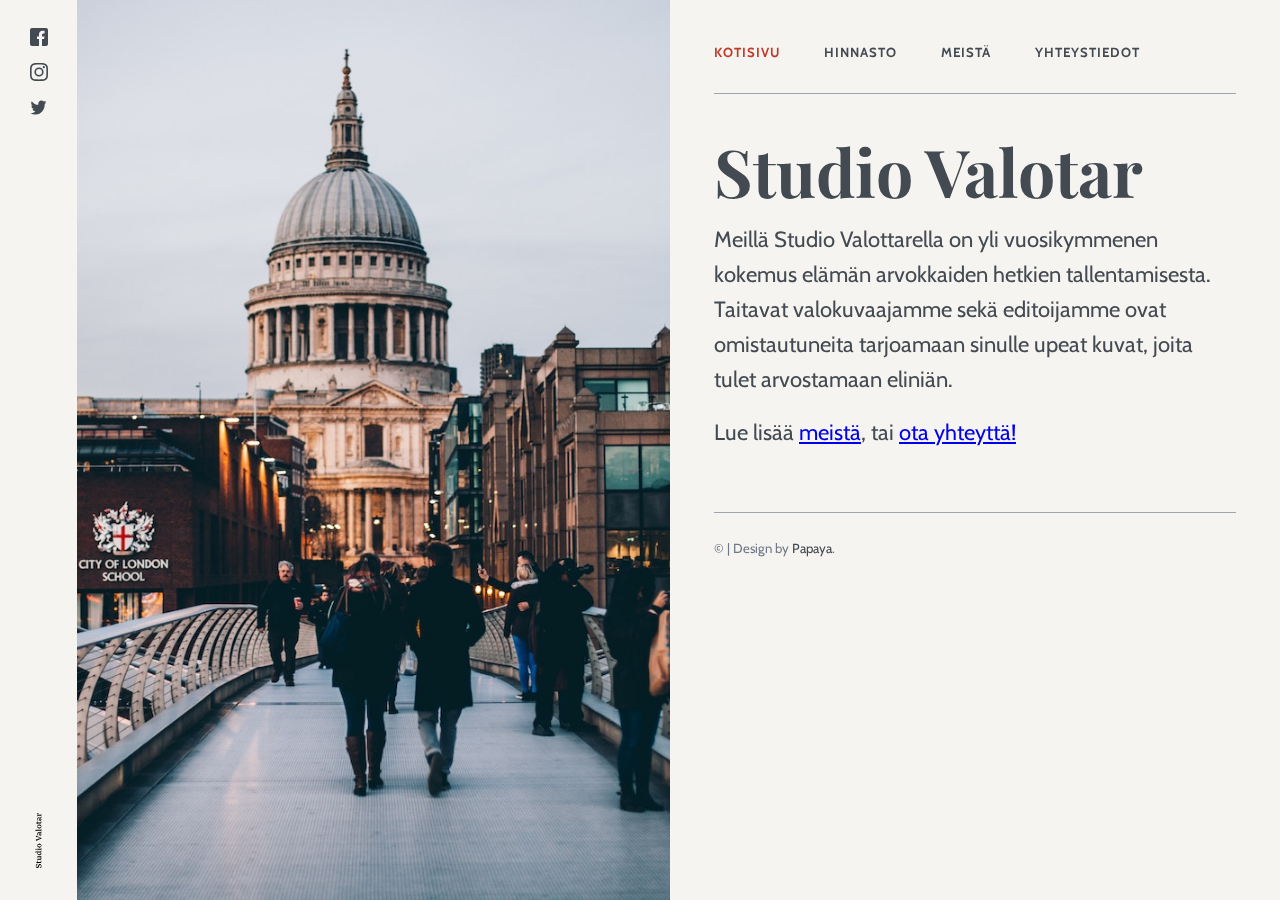
==== commit c4160708: "Update html" ====
--- a/demo1.3/index.html
+++ b/demo1.3/index.html
@@ -52,7 +52,7 @@
 
             <!-- Desktop header -->
             <!-- Desktop logo -->
-            <h1 class="hide-on-mobile logo-container absolute block full-width align--center"><img class="logo--desktop" src="/img/studio-logo.svg" alt="Studio Valotar" title="Viking Tours"></h1>
+            <h1 class="hide-on-mobile logo-container absolute block full-width align--center"><img class="logo--desktop" src="img/studio-logo.svg" alt="Studio Valotar" title="Viking Tours"></h1>
             <!-- Social links -->
             <ul class="pt1 no-bullets align--center hide-on-mobile">
                 <li><a class="link link--default" href="https://www.twitter.com"><img class="icon" src="img/facebook.svg" alt="Facebook"></a></li>
--- a/demo1.3/css/production.css
+++ b/demo1.3/css/production.css
@@ -1,76 +1,2 @@
 /*! normalize.css v7.0.0 | MIT License | github.com/necolas/normalize.css */
-html {
-    line-height: 1.15;
-    -ms-text-size-adjust: 100%;
-    -webkit-text-size-adjust: 100%;
-}
-body {
-    margin: 0;
-}
-article, aside, footer, header, nav, section {
-    display: block;
-}
-h1 {
-    font-size: 2em;
-    margin: .67em 0;
-}
-figcaption,figure,main {
-    display: block;
-}
-figure {
-    margin: 1em 40px;
-}
-hr {
-    -webkit-box-sizing: content-box;
-    box-sizing: content-box;
-    height:0;
-    overflow: visible;
-}
-pre {
-    font-family:monospace, monospace;
-    font-size:1em
-}
-a {
-    background-color:transparent;
-    -webkit-text-decoration-skip:objects
-}
-abbr [title] {
-    border-bottom:none;
-    text-decoration:underline;
-    -webkit-text-decoration:underline dotted;
-    text-decoration:underline dotted
-}
-b, strong {
-    font-weight:inherit
-}
-b, strong {
-    font-weight:bolder
-}
-code, kbd, samp {
-    font-family:monospace, monospace;
-    font-size:1em
-}
-dfn {
-    font-style:italic
-}
-mark {
-    background-color:#ff0;
-    color:#000
-}
-small {
-    font-size:80%
-}
-sub, sup {
-    font-size:75%;
-    line-height:0;
-    position:relative;
-    vertical-align:baseline
-}
-sub {
-    bottom:-.25em
-}
-sup {
-    top:-.5em
-}
-audio, video {
-    display:inline-block}audio:not([controls]){display:none;height:0}img{border-style:none}svg:not(:root){overflow:hidden}button,input,optgroup,select,textarea{font-family:sans-serif;font-size:100%;line-height:1.15;margin:0}button,input{overflow:visible}button,select{text-transform:none}[type=reset],[type=submit],button,html [type=button]{-webkit-appearance:button}[type=button]::-moz-focus-inner,[type=reset]::-moz-focus-inner,[type=submit]::-moz-focus-inner,button::-moz-focus-inner{border-style:none;padding:0}[type=button]:-moz-focusring,[type=reset]:-moz-focusring,[type=submit]:-moz-focusring,button:-moz-focusring{outline:1px dotted ButtonText}fieldset{padding:.35em .75em .625em}legend{-webkit-box-sizing:border-box;box-sizing:border-box;color:inherit;display:table;max-width:100%;padding:0;white-space:normal}progress{display:inline-block;vertical-align:baseline}textarea{overflow:auto}[type=checkbox],[type=radio]{-webkit-box-sizing:border-box;box-sizing:border-box;padding:0}[type=number]::-webkit-inner-spin-button,[type=number]::-webkit-outer-spin-button{height:auto}[type=search]{-webkit-appearance:textfield;outline-offset:-2px}[type=search]::-webkit-search-cancel-button,[type=search]::-webkit-search-decoration{-webkit-appearance:none}::-webkit-file-upload-button{-webkit-appearance:button;font:inherit}details,menu{display:block}summary{display:list-item}canvas{display:inline-block}template{display:none}[hidden]{display:none}blockquote,caption,dd,dl,fieldset,figure,form,hr,ol,pre,table,td,th,ul{margin:0;padding:0}[tabindex='-1']:focus{outline:0}body,button,input,select,textarea{-webkit-font-smoothing:antialiased;-webkit-text-size-adjust:100%}a:active,a:hover{outline:0}[role=button],a,button,input,label,select,textarea{-ms-touch-action:manipulation;touch-action:manipulation}ol,ul{margin-bottom:0}ol ol,ol ul,ul ol,ul ul{margin-bottom:0}b,strong{line-height:inherit}em,i{font-style:italic;line-height:inherit}table{display:table;max-width:100%}td,th{line-height:1.6rem;vertical-align:middle}th{text-align:left}form{font-size:1rem}fieldset{border:0;min-width:0}legend{line-height:inherit;margin:0}input,optgroup,select,textarea{line-height:inherit}input,label,select{vertical-align:middle}input[type=file]{display:block;width:100%}textarea{height:auto;resize:vertical}input:focus,select:focus,textarea:focus{outline:0}.select select:focus:-moz-focusring{color:transparent;text-shadow:0 0 0 #000}select[multiple],select[size]{height:auto}.select--list:after{content:none!important}select::-ms-expand{display:none}option{color:#444a52;background-color:#fff}fieldset[disabled] input,input[disabled],input[readonly]{cursor:not-allowed;opacity:1;pointer-events:none}button{line-height:inherit;vertical-align:middle}embed,iframe,img,object{display:inline-block;vertical-align:middle}iframe{border:0}img{border:0;font-style:italic;height:auto;-ms-interpolation-mode:bicubic}svg{max-height:100%}.gm-style img{max-width:none}html{-webkit-box-sizing:border-box;box-sizing:border-box;font-family:Cabin,Avenir,"Avenir Next",Trebuchet,Verdana,sans-serif;font-size:18px;font-style:normal;font-weight:400;min-height:100%;-webkit-tap-highlight-color:transparent}*,:after,:before{-webkit-box-sizing:inherit;box-sizing:inherit}body{background-color:#f5f4f0!important;color:#444a52;line-height:1.6rem;margin:0;padding:0;-moz-osx-font-smoothing:grayscale}::-moz-selection{background-color:#c03b2b;color:#fff;text-shadow:none}::selection{background-color:#c03b2b;color:#fff;text-shadow:none}img::-moz-selection{background:0 0}img::selection{background:0 0}img::-moz-selection{background:0 0}.btn{background-image:none;border-radius:3px;border-style:solid;border-width:1px;cursor:pointer;display:inline-block;font-family:Cabin,Avenir,"Avenir Next",Trebuchet,Verdana,sans-serif;font-size:1rem;letter-spacing:1px;font-weight:700;line-height:1.6rem;margin-bottom:0;padding:.45rem 1rem .35rem;text-align:center;text-decoration:none;-ms-touch-action:manipulation;touch-action:manipulation;-webkit-transition:background-color .2s ease-out,background .2s ease-out,color .2s ease-out,border .2s ease-out;transition:background-color .2s ease-out,background .2s ease-out,color .2s ease-out,border .2s ease-out;-webkit-user-select:none;-moz-user-select:none;-ms-user-select:none;user-select:none;vertical-align:middle;white-space:nowrap;-webkit-appearance:none;-moz-appearance:none;appearance:none}.btn:focus,.btn:hover{outline:0;text-decoration:none}.btn:active{outline:0;background-image:none}.btn.disabled,.btn[disabled],.btn[readonly],fieldset[disabled] .btn{cursor:not-allowed!important;opacity:1;pointer-events:none}a.btn.disabled,fieldset[disabled] a.btn{pointer-events:none}.btn--default{background-color:#c03b2b;border-color:#c03b2b;color:#fff}.btn--default:focus,.btn--default:hover{background-color:#962e22;border-color:#962e22}.btn--default:active{background-color:#6d2118;border-color:#6d2118}.btn--outline,.btn--outline:visited{background-color:transparent;border-color:#9fa5af;border-width:1px;color:#444a52}.btn--outline:focus,.btn--outline:hover,.btn--outline:visited:focus,.btn--outline:visited:hover{background-color:transparent;border-color:#444a52}.btn--outline:active,.btn--outline:visited:active{background-color:transparent;border-color:#9fa5af}.container{margin-left:auto;margin-right:auto;max-width:1000px;width:90%}canvas,iframe,img,svg,video{max-width:100%}.logo-container{bottom:.6rem}.logo--mobile{max-height:19px}.logo--desktop{max-width:19px}.icon{max-width:18px;max-height:18px}.form-control{background-image:none;background:#fff;border:1px solid #9fa5af;border-radius:3px;color:#444a52;display:block;font-family:Cabin,Avenir,"Avenir Next",Trebuchet,Verdana,sans-serif;font-size:1rem;line-height:1.6rem;max-width:100%;padding:.35rem .8rem .25rem;width:100%;-moz-osx-font-smoothing:grayscale}.form-control:focus{border-color:#c03b2b}.label{cursor:default;display:inline-block;font-weight:700;max-width:100%}.legend{display:block;white-space:normal;width:100%}.form--stacked .checkbox,.form--stacked .input,.form--stacked .label,.form--stacked .radio,.form--stacked .select,.form--stacked .textarea{display:block;width:100%}.form--inline .form-control{display:inline-block;vertical-align:middle;width:auto}.form--inline .checkbox,.form--inline .radio{display:inline-block;vertical-align:middle}.select{color:#444a52;display:block;position:relative}.select select{background-color:#fff;border:1px solid #9fa5af;border-radius:3px;color:#444a52;cursor:pointer;display:inline-block;font-family:Cabin,Avenir,"Avenir Next",Trebuchet,Verdana,sans-serif;line-height:1.6rem;margin:0;outline:0;padding:.35rem .8rem .25rem;width:100%;-webkit-appearance:none;-moz-appearance:none;appearance:none}.select select>option{background-color:#fff}.select:after{border-top:5px solid;border-right:5px solid transparent;border-bottom:5px solid transparent;border-left:5px solid transparent;content:"";display:inline-block;height:0;margin-top:-2px;pointer-events:none;position:absolute;right:13px;top:50%;width:0}::-webkit-input-placeholder{color:#9fa5af;-webkit-font-smoothing:antialiased}::-moz-placeholder{color:#9fa5af;-moz-osx-font-smoothing:grayscale}:-ms-input-placeholder{color:#9fa5af}.grid-row{display:-webkit-box;display:-ms-flexbox;display:flex;-webkit-box-flex:0;-ms-flex:0 1 auto;flex:0 1 auto;-webkit-box-orient:horizontal;-webkit-box-direction:normal;-ms-flex-direction:row;flex-direction:row;-ms-flex-wrap:wrap;flex-wrap:wrap;margin:0 -.8rem}.grid-column{-webkit-box-flex:1;-ms-flex:1 0 0%;flex:1 0 0%;padding:0 .8rem}.grid-row--flex-cells>.grid-column{display:-webkit-box;display:-ms-flexbox;display:flex}.grid-row--top{-webkit-box-align:start;-ms-flex-align:start;align-items:flex-start}.grid-row--center{-webkit-box-align:center;-ms-flex-align:center;align-items:center}.grid-row--bottom{-webkit-box-align:end;-ms-flex-align:end;align-items:flex-end}.column--top{-ms-flex-item-align:start;align-self:flex-start}.column--center{-ms-flex-item-align:center;align-self:center}.column--bottom{-ms-flex-item-align:end;align-self:flex-end}.span-12,.span-whole{-ms-flex-preferred-size:100%;flex-basis:100%;max-width:100%}.span-6,.span-half{-ms-flex-preferred-size:50%;flex-basis:50%;max-width:50%}.span-4,.span-one-third{-ms-flex-preferred-size:33.33333%;flex-basis:33.33333%;max-width:33.33333%}.span-8,.span-two-thirds{-ms-flex-preferred-size:66.66667%;flex-basis:66.66667%;max-width:66.66667%}.span-3,.span-one-fourth{-ms-flex-preferred-size:25%;flex-basis:25%;max-width:25%}.span-two-fourths{-ms-flex-preferred-size:50%;flex-basis:50%;max-width:50%}.span-9,.span-three-fourths{-ms-flex-preferred-size:75%;flex-basis:75%;max-width:75%}.span-one-fifth{-ms-flex-preferred-size:20%;flex-basis:20%;max-width:20%}.span-two-fifths{-ms-flex-preferred-size:40%;flex-basis:40%;max-width:40%}.span-three-fifths{-ms-flex-preferred-size:60%;flex-basis:60%;max-width:60%}.span-four-fifths{-ms-flex-preferred-size:80%;flex-basis:80%;max-width:80%}.span-1{-ms-flex-preferred-size:8.33333%;flex-basis:8.33333%;max-width:8.33333%}.span-2{-ms-flex-preferred-size:16.66667%;flex-basis:16.66667%;max-width:16.66667%}.span-5{-ms-flex-preferred-size:41.66667%;flex-basis:41.66667%;max-width:41.66667%}.span-7{-ms-flex-preferred-size:58.33333%;flex-basis:58.33333%;max-width:58.33333%}.span-10{-ms-flex-preferred-size:83.33333%;flex-basis:83.33333%;max-width:83.33333%}.span-11{-ms-flex-preferred-size:91.66667%;flex-basis:91.66667%;max-width:91.66667%}.offset-12{margin-left:100%}.offset-6,.offset-half{margin-left:50%}.offset-4,.offset-one-third{margin-left:33.33333%}.offset-8,.offset-two-thirds{margin-left:66.66667%}.offset-3,.offset-one-fourth{margin-left:25%}.offset-two-fourths{margin-left:50%}.offset-9,.offset-three-fourths{margin-left:75%}.offset-one-fifth{margin-left:20%}.offset-two-fifths{margin-left:40%}.offset-three-fifths{margin-left:60%}.offset-four-fifths{margin-left:80%}.offset-1{margin-left:8.33333%}.offset-2{margin-left:16.66667%}.offset-5{margin-left:41.66667%}.offset-7{margin-left:58.33333%}.offset-10{margin-left:83.33333%}.offset-11{margin-left:91.66667%}.default-links a,.default-links a:link,.default-links a:visited,.link,.link:link,.link:visited{color:#c03b2b;text-decoration:none;-webkit-transition:color .2s ease-out;transition:color .2s ease-out}.default-links a:focus,.default-links a:hover,.link:focus,.link:hover{color:#9a2f23}.default-links a:active,.link:active{background-image:none;color:#81281d;outline:0;-webkit-transition:color .2s ease-out;transition:color .2s ease-out}.link--text,.link--text:link,.link--text:visited{color:#444a52}.link--text:focus,.link--text:hover{color:#c03b2b}.link--text:active{color:#9a2f23}.no-bullets{list-style:none}.list--indented{padding-left:2.4rem}.list--inline{font-size:0}.list--inline li{display:inline-block;font-size:1rem}.navigation{text-transform:uppercase}.navigation .current{color:#c03b2b!important}.navigation li{letter-spacing:1px}.hero-container{height:200px}.h1,h1{font-size:2.3rem}.h2,h2{font-size:2.3rem}.h3,h3{font-size:1.333rem}.h4,dl,h4,ol,p,ul{font-size:1rem}.h5,h5{font-size:.75rem}.h6,.small,h6,small{font-size:.75rem}h1,h2,h3,h4,h5,h6{font-family:"Playfair Display",Times,serif;font-weight:700;line-height:1;margin-top:0;margin-bottom:.8rem;text-rendering:optimizeLegibility}h6{color:#6e7784}.h1,.h2,.h3,.h4,.h5,.h6{line-height:1;margin-bottom:.8rem}p{margin:0 auto .8rem auto}.small,small{font-size:.6rem!important}hr{border:0;border-top:1px solid #9fa5af;display:block;height:1px}.blockquote{border-left:4px solid #9fa5af;font-family:Cabin,Avenir,"Avenir Next",Trebuchet,Verdana,sans-serif;font-size:1.333rem;font-style:italic;max-width:100%;margin-bottom:.8rem;padding-left:1.2rem}.blockquote:after,.blockquote:before{content:""}.bold{font-weight:700}.regular{font-weight:400}.italic{font-style:italic}.align--left{text-align:left}.align--center{text-align:center}.align--right{text-align:right}.align--justify{text-align:justify}.line-height--base{line-height:1.6rem}.line-height--heading{line-height:1}.font--heading{font-family:"Playfair Display",Times,serif}.font--reading{font-family:"Playfair Display",Times,serif}.font--ui{font-family:Cabin,Avenir,"Avenir Next",Trebuchet,Verdana,sans-serif}.border--full{border-color:#9fa5af;border-style:solid;border-width:1px}.border--top{border-top-color:#9fa5af;border-top-style:solid;border-top-width:1px}.border--right{border-right-color:#9fa5af;border-right-style:solid;border-right-width:1px}.border--bottom{border-bottom-color:#9fa5af;border-bottom-style:solid;border-bottom-width:1px}.border--left{border-left-color:#9fa5af;border-left-style:solid;border-left-width:1px}.border--none{border:0}.rounded{border-radius:3px}.rounded--top{border-radius:3px 3px 0 0}.rounded--right{border-radius:0 3px 3px 0}.rounded--bottom{border-radius:0 0 3px 3px}.rounded--left{border-radius:3px 0 0 3px}.circle{border-radius:50%}.text--white{color:#fff}.text--lightest-gray{color:#d1d4d9}.text--light-gray{color:#9fa5af}.text--gray{color:#6e7784}.text--dark-gray{color:#444a52}.text--darkest-gray{color:#1b1d20}.text--primary-color{color:#c03b2b}.text--secondary-color{color:#f5f4f0}.text--tertiary-color{color:#428bca}.bg--white{background-color:#fff}.bg--lightest-gray{background-color:#d1d4d9}.bg--light-gray{background-color:#9fa5af}.bg--gray{background-color:#6e7784}.bg--dark-gray{background-color:#444a52}.bg--darkest-gray{background-color:#1b1d20}.bg--primary-color{background-color:#c03b2b}.bg--secondary-color{background-color:#f5f4f0}.bg--tertiary-color{background-color:#428bca}.m0{margin:0}.mt0{margin-top:0}.mr0{margin-right:0}.mb0{margin-bottom:0}.ml0{margin-left:0}.m1{margin:.8rem}.mt1{margin-top:.8rem}.mr1{margin-right:.8rem}.mb1{margin-bottom:.8rem}.ml1{margin-left:.8rem}.m2{margin:2rem}.mt2{margin-top:2rem}.mr2{margin-right:2rem}.mb2{margin-bottom:2rem}.ml2{margin-left:2rem}.m3{margin:3.2rem}.mt3{margin-top:3.2rem}.mr3{margin-right:3.2rem}.mb3{margin-bottom:3.2rem}.ml3{margin-left:3.2rem}.m4{margin:4.4rem}.mt4{margin-top:4.4rem}.mr4{margin-right:4.4rem}.mb4{margin-bottom:4.4rem}.ml4{margin-left:4.4rem}.p-mb{margin-bottom:.8rem}.centered{margin-right:auto;margin-left:auto}.p0{padding:0}.pt0{padding-top:0}.pr0{padding-right:0}.pb0{padding-bottom:0}.pl0{padding-left:0}.p1{padding:.8rem}.pt1{padding-top:.8rem}.pr1{padding-right:.8rem}.pb1{padding-bottom:.8rem}.pl1{padding-left:.8rem}.p2{padding:2rem}.pt2{padding-top:2rem}.pr2{padding-right:2rem}.pb2{padding-bottom:2rem}.pl2{padding-left:2rem}.p3{padding:3.2rem}.pt3{padding-top:3.2rem}.pr3{padding-right:3.2rem}.pb3{padding-bottom:3.2rem}.pl3{padding-left:3.2rem}.p4{padding:4.4rem}.pt4{padding-top:4.4rem}.pr4{padding-right:4.4rem}.pb4{padding-bottom:4.4rem}.pl4{padding-left:4.4rem}.relative{position:relative}.absolute{position:absolute}.fixed{position:fixed}.top--0{top:0}.right--0{right:0}.bottom--0{bottom:0}.left--0{left:0}.z1{z-index:1}.z2{z-index:2}.z3{z-index:3}.z4{z-index:4}.z5{z-index:5}.vertical--top{vertical-align:top}.vertical--middle{vertical-align:middle}.vertical--bottom{vertical-align:bottom}.block{display:block}.inline-block{display:inline-block}.inline{display:inline}.flex{display:-webkit-box;display:-ms-flexbox;display:flex}.overflow--scroll{overflow:scroll}.overflow--hidden{overflow:hidden}.overflow--visible{overflow:visible}.overflow--auto{overflow:auto}.show-on-mobile{display:none!important}.float--left{float:left}.float--right{float:right}.float--none{float:none}.full-width{width:100%}.half-width{width:50%}.full-height{height:100%}.fit{max-width:100%}.clearfix:after,.clearfix:before{content:"";display:table}.clearfix:after{clear:both}@media screen and (min-width:1200px){html{font-size:22px}.header{position:fixed;top:0;left:0;bottom:0;width:3.5rem}.hero{position:fixed;top:0;left:3.5rem;bottom:0;width:calc(100% - 610px - 3.5rem)}.body{position:fixed;top:0;right:0;bottom:0;max-width:610px;overflow-y:scroll}.h1,h1{font-size:3rem}.h2,h2{font-size:3rem}.h3,h3{font-size:1.333rem}.h4,dl,h4,ol,p,ul{font-size:1rem}.h5,h5{font-size:.75rem}.h6,.small,h6,small{font-size:.75rem}}@media screen and (max-width:1200px){input,select,textarea{font-size:16px}.btn{display:block;margin-bottom:.8rem}.navigation{margin-top:-.5rem}.block-on-mobile,.show-on-mobile{display:block!important}.hide-on-mobile{display:none!important}}@media screen and (max-width:500px){.grid-row{margin:0 auto}.grid-column{-webkit-box-flex:1;-ms-flex-positive:1;flex-grow:1;-ms-flex-preferred-size:100%;flex-basis:100%;max-width:100%;padding:0;margin-left:0}.list--inline li{display:block}.mobile-social-links{display:none}.align--center-on-tiny{text-align:center}}+html{line-height: 1.15;-ms-text-size-adjust: 100%;-webkit-text-size-adjust: 100%;}body{margin: 0;}article,aside,footer,header,nav,section{display: block;}h1{font-size: 2em;margin: .67em 0;}figcaption,figure,main{display: block;}figure{margin: 1em 40px;}hr{-webkit-box-sizing: content-box;box-sizing: content-box;height:0;overflow: visible;}pre{font-family:monospace, monospace;font-size:1em}a{background-color:transparent;-webkit-text-decoration-skip:objects}abbr[title]{border-bottom:none;text-decoration:underline;-webkit-text-decoration:underline dotted;text-decoration:underline dotted}b,strong{font-weight:inherit}b,strong{font-weight:bolder}code,kbd,samp{font-family:monospace,monospace;font-size:1em}dfn{font-style:italic}mark{background-color:#ff0;color:#000}small{font-size:80%}sub,sup{font-size:75%;line-height:0;position:relative;vertical-align:baseline}sub{bottom:-.25em}sup{top:-.5em}audio,video{display:inline-block}audio:not([controls]){display:none;height:0}img{border-style:none}svg:not(:root){overflow:hidden}button,input,optgroup,select,textarea{font-family:sans-serif;font-size:100%;line-height:1.15;margin:0}button,input{overflow:visible}button,select{text-transform:none}[type=reset],[type=submit],button,html [type=button]{-webkit-appearance:button}[type=button]::-moz-focus-inner,[type=reset]::-moz-focus-inner,[type=submit]::-moz-focus-inner,button::-moz-focus-inner{border-style:none;padding:0}[type=button]:-moz-focusring,[type=reset]:-moz-focusring,[type=submit]:-moz-focusring,button:-moz-focusring{outline:1px dotted ButtonText}fieldset{padding:.35em .75em .625em}legend{-webkit-box-sizing:border-box;box-sizing:border-box;color:inherit;display:table;max-width:100%;padding:0;white-space:normal}progress{display:inline-block;vertical-align:baseline}textarea{overflow:auto}[type=checkbox],[type=radio]{-webkit-box-sizing:border-box;box-sizing:border-box;padding:0}[type=number]::-webkit-inner-spin-button,[type=number]::-webkit-outer-spin-button{height:auto}[type=search]{-webkit-appearance:textfield;outline-offset:-2px}[type=search]::-webkit-search-cancel-button,[type=search]::-webkit-search-decoration{-webkit-appearance:none}::-webkit-file-upload-button{-webkit-appearance:button;font:inherit}details,menu{display:block}summary{display:list-item}canvas{display:inline-block}template{display:none}[hidden]{display:none}blockquote,caption,dd,dl,fieldset,figure,form,hr,ol,pre,table,td,th,ul{margin:0;padding:0}[tabindex='-1']:focus{outline:0}body,button,input,select,textarea{-webkit-font-smoothing:antialiased;-webkit-text-size-adjust:100%}a:active,a:hover{outline:0}[role=button],a,button,input,label,select,textarea{-ms-touch-action:manipulation;touch-action:manipulation}ol,ul{margin-bottom:0}ol ol,ol ul,ul ol,ul ul{margin-bottom:0}b,strong{line-height:inherit}em,i{font-style:italic;line-height:inherit}table{display:table;max-width:100%}td,th{line-height:1.6rem;vertical-align:middle}th{text-align:left}form{font-size:1rem}fieldset{border:0;min-width:0}legend{line-height:inherit;margin:0}input,optgroup,select,textarea{line-height:inherit}input,label,select{vertical-align:middle}input[type=file]{display:block;width:100%}textarea{height:auto;resize:vertical}input:focus,select:focus,textarea:focus{outline:0}.select select:focus:-moz-focusring{color:transparent;text-shadow:0 0 0 #000}select[multiple],select[size]{height:auto}.select--list:after{content:none!important}select::-ms-expand{display:none}option{color:#444a52;background-color:#fff}fieldset[disabled] input,input[disabled],input[readonly]{cursor:not-allowed;opacity:1;pointer-events:none}button{line-height:inherit;vertical-align:middle}embed,iframe,img,object{display:inline-block;vertical-align:middle}iframe{border:0}img{border:0;font-style:italic;height:auto;-ms-interpolation-mode:bicubic}svg{max-height:100%}.gm-style img{max-width:none}html{-webkit-box-sizing:border-box;box-sizing:border-box;font-family:Cabin,Avenir,"Avenir Next",Trebuchet,Verdana,sans-serif;font-size:18px;font-style:normal;font-weight:400;min-height:100%;-webkit-tap-highlight-color:transparent}*,:after,:before{-webkit-box-sizing:inherit;box-sizing:inherit}body{background-color:#f5f4f0!important;color:#444a52;line-height:1.6rem;margin:0;padding:0;-moz-osx-font-smoothing:grayscale}::-moz-selection{background-color:#c03b2b;color:#fff;text-shadow:none}::selection{background-color:#c03b2b;color:#fff;text-shadow:none}img::-moz-selection{background:0 0}img::selection{background:0 0}img::-moz-selection{background:0 0}.btn{background-image:none;border-radius:3px;border-style:solid;border-width:1px;cursor:pointer;display:inline-block;font-family:Cabin,Avenir,"Avenir Next",Trebuchet,Verdana,sans-serif;font-size:1rem;letter-spacing:1px;font-weight:700;line-height:1.6rem;margin-bottom:0;padding:.45rem 1rem .35rem;text-align:center;text-decoration:none;-ms-touch-action:manipulation;touch-action:manipulation;-webkit-transition:background-color .2s ease-out,background .2s ease-out,color .2s ease-out,border .2s ease-out;transition:background-color .2s ease-out,background .2s ease-out,color .2s ease-out,border .2s ease-out;-webkit-user-select:none;-moz-user-select:none;-ms-user-select:none;user-select:none;vertical-align:middle;white-space:nowrap;-webkit-appearance:none;-moz-appearance:none;appearance:none}.btn:focus,.btn:hover{outline:0;text-decoration:none}.btn:active{outline:0;background-image:none}.btn.disabled,.btn[disabled],.btn[readonly],fieldset[disabled] .btn{cursor:not-allowed!important;opacity:1;pointer-events:none}a.btn.disabled,fieldset[disabled] a.btn{pointer-events:none}.btn--default{background-color:#c03b2b;border-color:#c03b2b;color:#fff}.btn--default:focus,.btn--default:hover{background-color:#962e22;border-color:#962e22}.btn--default:active{background-color:#6d2118;border-color:#6d2118}.btn--outline,.btn--outline:visited{background-color:transparent;border-color:#9fa5af;border-width:1px;color:#444a52}.btn--outline:focus,.btn--outline:hover,.btn--outline:visited:focus,.btn--outline:visited:hover{background-color:transparent;border-color:#444a52}.btn--outline:active,.btn--outline:visited:active{background-color:transparent;border-color:#9fa5af}.container{margin-left:auto;margin-right:auto;max-width:1000px;width:90%}canvas,iframe,img,svg,video{max-width:100%}.logo-container{bottom:.6rem}.logo--mobile{max-height:19px}.logo--desktop{max-width:19px}.icon{max-width:18px;max-height:18px}.form-control{background-image:none;background:#fff;border:1px solid #9fa5af;border-radius:3px;color:#444a52;display:block;font-family:Cabin,Avenir,"Avenir Next",Trebuchet,Verdana,sans-serif;font-size:1rem;line-height:1.6rem;max-width:100%;padding:.35rem .8rem .25rem;width:100%;-moz-osx-font-smoothing:grayscale}.form-control:focus{border-color:#c03b2b}.label{cursor:default;display:inline-block;font-weight:700;max-width:100%}.legend{display:block;white-space:normal;width:100%}.form--stacked .checkbox,.form--stacked .input,.form--stacked .label,.form--stacked .radio,.form--stacked .select,.form--stacked .textarea{display:block;width:100%}.form--inline .form-control{display:inline-block;vertical-align:middle;width:auto}.form--inline .checkbox,.form--inline .radio{display:inline-block;vertical-align:middle}.select{color:#444a52;display:block;position:relative}.select select{background-color:#fff;border:1px solid #9fa5af;border-radius:3px;color:#444a52;cursor:pointer;display:inline-block;font-family:Cabin,Avenir,"Avenir Next",Trebuchet,Verdana,sans-serif;line-height:1.6rem;margin:0;outline:0;padding:.35rem .8rem .25rem;width:100%;-webkit-appearance:none;-moz-appearance:none;appearance:none}.select select>option{background-color:#fff}.select:after{border-top:5px solid;border-right:5px solid transparent;border-bottom:5px solid transparent;border-left:5px solid transparent;content:"";display:inline-block;height:0;margin-top:-2px;pointer-events:none;position:absolute;right:13px;top:50%;width:0}::-webkit-input-placeholder{color:#9fa5af;-webkit-font-smoothing:antialiased}::-moz-placeholder{color:#9fa5af;-moz-osx-font-smoothing:grayscale}:-ms-input-placeholder{color:#9fa5af}.grid-row{display:-webkit-box;display:-ms-flexbox;display:flex;-webkit-box-flex:0;-ms-flex:0 1 auto;flex:0 1 auto;-webkit-box-orient:horizontal;-webkit-box-direction:normal;-ms-flex-direction:row;flex-direction:row;-ms-flex-wrap:wrap;flex-wrap:wrap;margin:0 -.8rem}.grid-column{-webkit-box-flex:1;-ms-flex:1 0 0%;flex:1 0 0%;padding:0 .8rem}.grid-row--flex-cells>.grid-column{display:-webkit-box;display:-ms-flexbox;display:flex}.grid-row--top{-webkit-box-align:start;-ms-flex-align:start;align-items:flex-start}.grid-row--center{-webkit-box-align:center;-ms-flex-align:center;align-items:center}.grid-row--bottom{-webkit-box-align:end;-ms-flex-align:end;align-items:flex-end}.column--top{-ms-flex-item-align:start;align-self:flex-start}.column--center{-ms-flex-item-align:center;align-self:center}.column--bottom{-ms-flex-item-align:end;align-self:flex-end}.span-12,.span-whole{-ms-flex-preferred-size:100%;flex-basis:100%;max-width:100%}.span-6,.span-half{-ms-flex-preferred-size:50%;flex-basis:50%;max-width:50%}.span-4,.span-one-third{-ms-flex-preferred-size:33.33333%;flex-basis:33.33333%;max-width:33.33333%}.span-8,.span-two-thirds{-ms-flex-preferred-size:66.66667%;flex-basis:66.66667%;max-width:66.66667%}.span-3,.span-one-fourth{-ms-flex-preferred-size:25%;flex-basis:25%;max-width:25%}.span-two-fourths{-ms-flex-preferred-size:50%;flex-basis:50%;max-width:50%}.span-9,.span-three-fourths{-ms-flex-preferred-size:75%;flex-basis:75%;max-width:75%}.span-one-fifth{-ms-flex-preferred-size:20%;flex-basis:20%;max-width:20%}.span-two-fifths{-ms-flex-preferred-size:40%;flex-basis:40%;max-width:40%}.span-three-fifths{-ms-flex-preferred-size:60%;flex-basis:60%;max-width:60%}.span-four-fifths{-ms-flex-preferred-size:80%;flex-basis:80%;max-width:80%}.span-1{-ms-flex-preferred-size:8.33333%;flex-basis:8.33333%;max-width:8.33333%}.span-2{-ms-flex-preferred-size:16.66667%;flex-basis:16.66667%;max-width:16.66667%}.span-5{-ms-flex-preferred-size:41.66667%;flex-basis:41.66667%;max-width:41.66667%}.span-7{-ms-flex-preferred-size:58.33333%;flex-basis:58.33333%;max-width:58.33333%}.span-10{-ms-flex-preferred-size:83.33333%;flex-basis:83.33333%;max-width:83.33333%}.span-11{-ms-flex-preferred-size:91.66667%;flex-basis:91.66667%;max-width:91.66667%}.offset-12{margin-left:100%}.offset-6,.offset-half{margin-left:50%}.offset-4,.offset-one-third{margin-left:33.33333%}.offset-8,.offset-two-thirds{margin-left:66.66667%}.offset-3,.offset-one-fourth{margin-left:25%}.offset-two-fourths{margin-left:50%}.offset-9,.offset-three-fourths{margin-left:75%}.offset-one-fifth{margin-left:20%}.offset-two-fifths{margin-left:40%}.offset-three-fifths{margin-left:60%}.offset-four-fifths{margin-left:80%}.offset-1{margin-left:8.33333%}.offset-2{margin-left:16.66667%}.offset-5{margin-left:41.66667%}.offset-7{margin-left:58.33333%}.offset-10{margin-left:83.33333%}.offset-11{margin-left:91.66667%}.default-links a,.default-links a:link,.default-links a:visited,.link,.link:link,.link:visited{color:#c03b2b;text-decoration:none;-webkit-transition:color .2s ease-out;transition:color .2s ease-out}.default-links a:focus,.default-links a:hover,.link:focus,.link:hover{color:#9a2f23}.default-links a:active,.link:active{background-image:none;color:#81281d;outline:0;-webkit-transition:color .2s ease-out;transition:color .2s ease-out}.link--text,.link--text:link,.link--text:visited{color:#444a52}.link--text:focus,.link--text:hover{color:#c03b2b}.link--text:active{color:#9a2f23}.no-bullets{list-style:none}.list--indented{padding-left:2.4rem}.list--inline{font-size:0}.list--inline li{display:inline-block;font-size:1rem}.navigation{text-transform:uppercase}.navigation .current{color:#c03b2b!important}.navigation li{letter-spacing:1px}.hero-container{height:200px}.h1,h1{font-size:2.3rem}.h2,h2{font-size:2.3rem}.h3,h3{font-size:1.333rem}.h4,dl,h4,ol,p,ul{font-size:1rem}.h5,h5{font-size:.75rem}.h6,.small,h6,small{font-size:.75rem}h1,h2,h3,h4,h5,h6{font-family:"Playfair Display",Times,serif;font-weight:700;line-height:1;margin-top:0;margin-bottom:.8rem;text-rendering:optimizeLegibility}h6{color:#6e7784}.h1,.h2,.h3,.h4,.h5,.h6{line-height:1;margin-bottom:.8rem}p{margin:0 auto .8rem auto}.small,small{font-size:.6rem!important}hr{border:0;border-top:1px solid #9fa5af;display:block;height:1px}.blockquote{border-left:4px solid #9fa5af;font-family:Cabin,Avenir,"Avenir Next",Trebuchet,Verdana,sans-serif;font-size:1.333rem;font-style:italic;max-width:100%;margin-bottom:.8rem;padding-left:1.2rem}.blockquote:after,.blockquote:before{content:""}.bold{font-weight:700}.regular{font-weight:400}.italic{font-style:italic}.align--left{text-align:left}.align--center{text-align:center}.align--right{text-align:right}.align--justify{text-align:justify}.line-height--base{line-height:1.6rem}.line-height--heading{line-height:1}.font--heading{font-family:"Playfair Display",Times,serif}.font--reading{font-family:"Playfair Display",Times,serif}.font--ui{font-family:Cabin,Avenir,"Avenir Next",Trebuchet,Verdana,sans-serif}.border--full{border-color:#9fa5af;border-style:solid;border-width:1px}.border--top{border-top-color:#9fa5af;border-top-style:solid;border-top-width:1px}.border--right{border-right-color:#9fa5af;border-right-style:solid;border-right-width:1px}.border--bottom{border-bottom-color:#9fa5af;border-bottom-style:solid;border-bottom-width:1px}.border--left{border-left-color:#9fa5af;border-left-style:solid;border-left-width:1px}.border--none{border:0}.rounded{border-radius:3px}.rounded--top{border-radius:3px 3px 0 0}.rounded--right{border-radius:0 3px 3px 0}.rounded--bottom{border-radius:0 0 3px 3px}.rounded--left{border-radius:3px 0 0 3px}.circle{border-radius:50%}.text--white{color:#fff}.text--lightest-gray{color:#d1d4d9}.text--light-gray{color:#9fa5af}.text--gray{color:#6e7784}.text--dark-gray{color:#444a52}.text--darkest-gray{color:#1b1d20}.text--primary-color{color:#c03b2b}.text--secondary-color{color:#f5f4f0}.text--tertiary-color{color:#428bca}.bg--white{background-color:#fff}.bg--lightest-gray{background-color:#d1d4d9}.bg--light-gray{background-color:#9fa5af}.bg--gray{background-color:#6e7784}.bg--dark-gray{background-color:#444a52}.bg--darkest-gray{background-color:#1b1d20}.bg--primary-color{background-color:#c03b2b}.bg--secondary-color{background-color:#f5f4f0}.bg--tertiary-color{background-color:#428bca}.m0{margin:0}.mt0{margin-top:0}.mr0{margin-right:0}.mb0{margin-bottom:0}.ml0{margin-left:0}.m1{margin:.8rem}.mt1{margin-top:.8rem}.mr1{margin-right:.8rem}.mb1{margin-bottom:.8rem}.ml1{margin-left:.8rem}.m2{margin:2rem}.mt2{margin-top:2rem}.mr2{margin-right:2rem}.mb2{margin-bottom:2rem}.ml2{margin-left:2rem}.m3{margin:3.2rem}.mt3{margin-top:3.2rem}.mr3{margin-right:3.2rem}.mb3{margin-bottom:3.2rem}.ml3{margin-left:3.2rem}.m4{margin:4.4rem}.mt4{margin-top:4.4rem}.mr4{margin-right:4.4rem}.mb4{margin-bottom:4.4rem}.ml4{margin-left:4.4rem}.p-mb{margin-bottom:.8rem}.centered{margin-right:auto;margin-left:auto}.p0{padding:0}.pt0{padding-top:0}.pr0{padding-right:0}.pb0{padding-bottom:0}.pl0{padding-left:0}.p1{padding:.8rem}.pt1{padding-top:.8rem}.pr1{padding-right:.8rem}.pb1{padding-bottom:.8rem}.pl1{padding-left:.8rem}.p2{padding:2rem}.pt2{padding-top:2rem}.pr2{padding-right:2rem}.pb2{padding-bottom:2rem}.pl2{padding-left:2rem}.p3{padding:3.2rem}.pt3{padding-top:3.2rem}.pr3{padding-right:3.2rem}.pb3{padding-bottom:3.2rem}.pl3{padding-left:3.2rem}.p4{padding:4.4rem}.pt4{padding-top:4.4rem}.pr4{padding-right:4.4rem}.pb4{padding-bottom:4.4rem}.pl4{padding-left:4.4rem}.relative{position:relative}.absolute{position:absolute}.fixed{position:fixed}.top--0{top:0}.right--0{right:0}.bottom--0{bottom:0}.left--0{left:0}.z1{z-index:1}.z2{z-index:2}.z3{z-index:3}.z4{z-index:4}.z5{z-index:5}.vertical--top{vertical-align:top}.vertical--middle{vertical-align:middle}.vertical--bottom{vertical-align:bottom}.block{display:block}.inline-block{display:inline-block}.inline{display:inline}.flex{display:-webkit-box;display:-ms-flexbox;display:flex}.overflow--scroll{overflow:scroll}.overflow--hidden{overflow:hidden}.overflow--visible{overflow:visible}.overflow--auto{overflow:auto}.show-on-mobile{display:none!important}.float--left{float:left}.float--right{float:right}.float--none{float:none}.full-width{width:100%}.half-width{width:50%}.full-height{height:100%}.fit{max-width:100%}.clearfix:after,.clearfix:before{content:"";display:table}.clearfix:after{clear:both}@media screen and (min-width:1200px){html{font-size:22px}.header{position:fixed;top:0;left:0;bottom:0;width:3.5rem}.hero{position:fixed;top:0;left:3.5rem;bottom:0;width:calc(100% - 610px - 3.5rem)}.body{position:fixed;top:0;right:0;bottom:0;max-width:610px;overflow-y:scroll}.h1,h1{font-size:3rem}.h2,h2{font-size:3rem}.h3,h3{font-size:1.333rem}.h4,dl,h4,ol,p,ul{font-size:1rem}.h5,h5{font-size:.75rem}.h6,.small,h6,small{font-size:.75rem}}@media screen and (max-width:1200px){input,select,textarea{font-size:16px}.btn{display:block;margin-bottom:.8rem}.navigation{margin-top:-.5rem}.block-on-mobile,.show-on-mobile{display:block!important}.hide-on-mobile{display:none!important}}@media screen and (max-width:500px){.grid-row{margin:0 auto}.grid-column{-webkit-box-flex:1;-ms-flex-positive:1;flex-grow:1;-ms-flex-preferred-size:100%;flex-basis:100%;max-width:100%;padding:0;margin-left:0}.list--inline li{display:block}.mobile-social-links{display:none}.align--center-on-tiny{text-align:center}}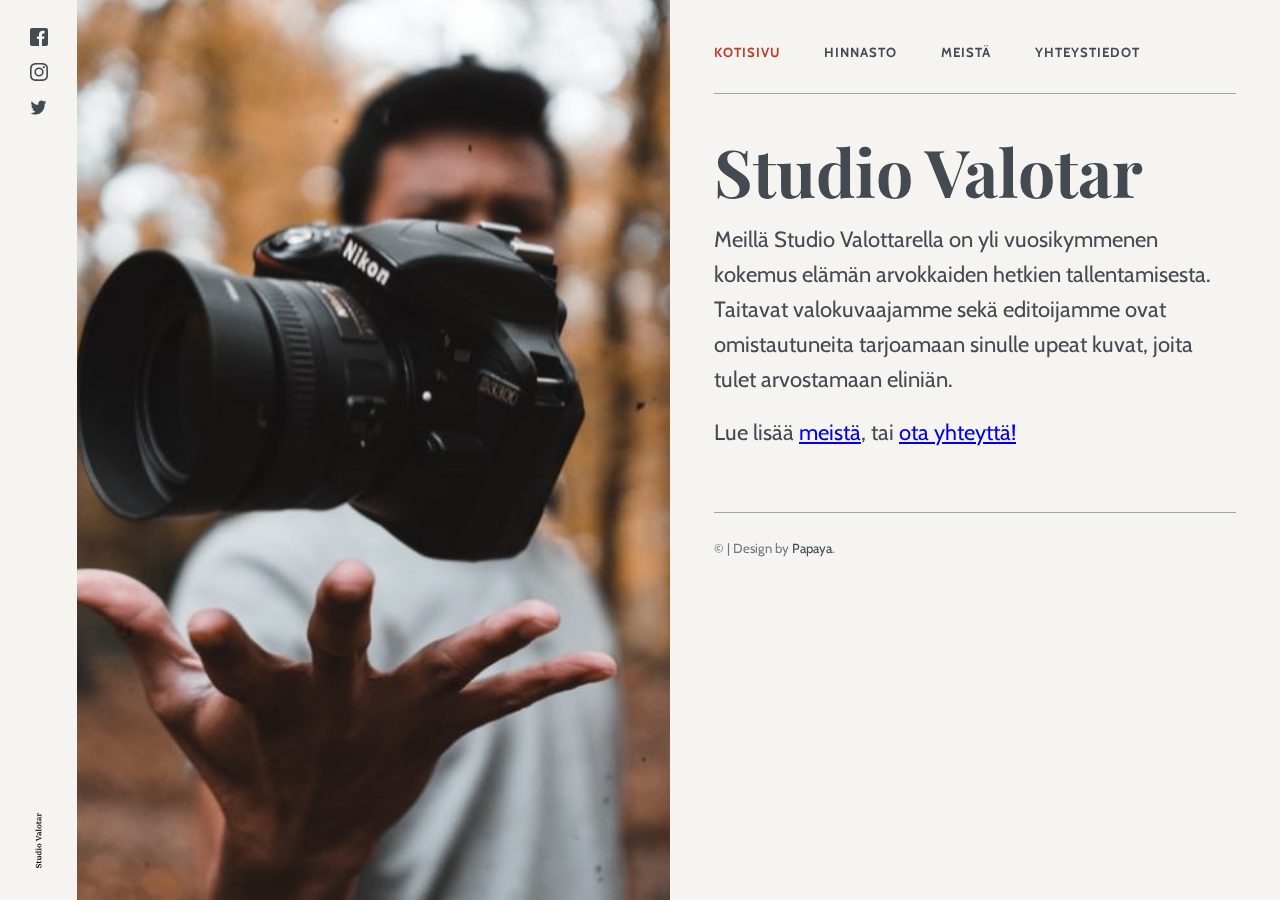
==== commit 327872c1: "Update index.html" ====
--- a/demo1.3/index.html
+++ b/demo1.3/index.html
@@ -36,7 +36,7 @@
                     <div class="grid-row grid-row--center pb1">
                         <div class="grid-column span-half">
                             <!-- Mobile logo -->
-                            <div class="mb0"><img class="logo--mobile" src="img/mobile-logo.svg" alt="Viking Tours" title="Viking Tours"></div>
+                            <div class="mb0"><img class="logo--mobile" src="/img/mobile-logo.svg" alt="Studio Valotar" title="Viking Tours"></div>
                         </div>
                         <div class="grid-column span-half align--right">
                             <!-- Mobile social links -->
@@ -64,9 +64,9 @@
         
         <!-- Hero image -->
         <div class="hero-container full-width show-on-mobile pt1 pl2 pr2">
-            <div class="hero full-width full-height" style="background:rgba(0,0,0,0) url(img/1.jpg) no-repeat scroll center center/cover"></div>
+            <div class="hero full-width full-height" style="background:rgba(0,0,0,0) url(img/front-page.jpg) no-repeat scroll center center/cover"></div>
         </div>
-        <div class="hide-on-mobile hero" style="background:rgba(0,0,0,0) url(img/1.jpg) no-repeat scroll center center/cover"></div>
+        <div class="hide-on-mobile hero" style="background:rgba(0,0,0,0) url(img/front-page.jpg) no-repeat scroll center center/cover"></div>
 
         <!-- Body -->
         <div class="body full-width pt1 pr2 pb2 pl2">
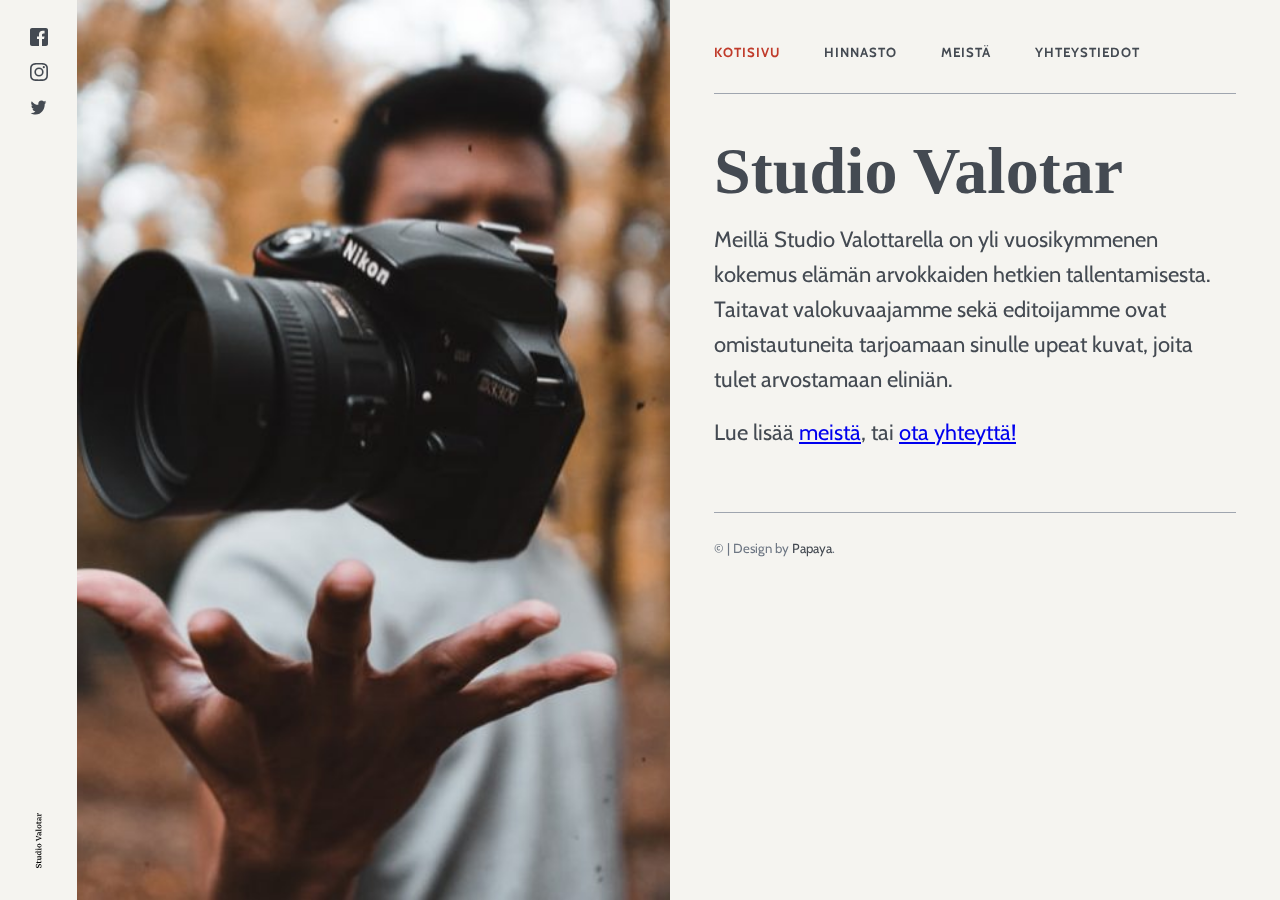
==== commit 7631d5f1: "Update index.html" ====
--- a/demo1.3/index.html
+++ b/demo1.3/index.html
@@ -15,7 +15,7 @@
         <link rel="stylesheet" href="css/production.css">
 
         <!-- Web fonts -->
-        <link href="https://fonts.googleapis.com/css?family=Cabin:400,700|Playfair+Display:900" rel="stylesheet">
+        <link href="https://fonts.googleapis.com/css?family=Cabin:400,700 Playfair+Display:900" rel="stylesheet">
 
         <!-- favicon.ico. Place these in the root directory. -->
         <link rel="shortcut icon" href="favicon.ico">
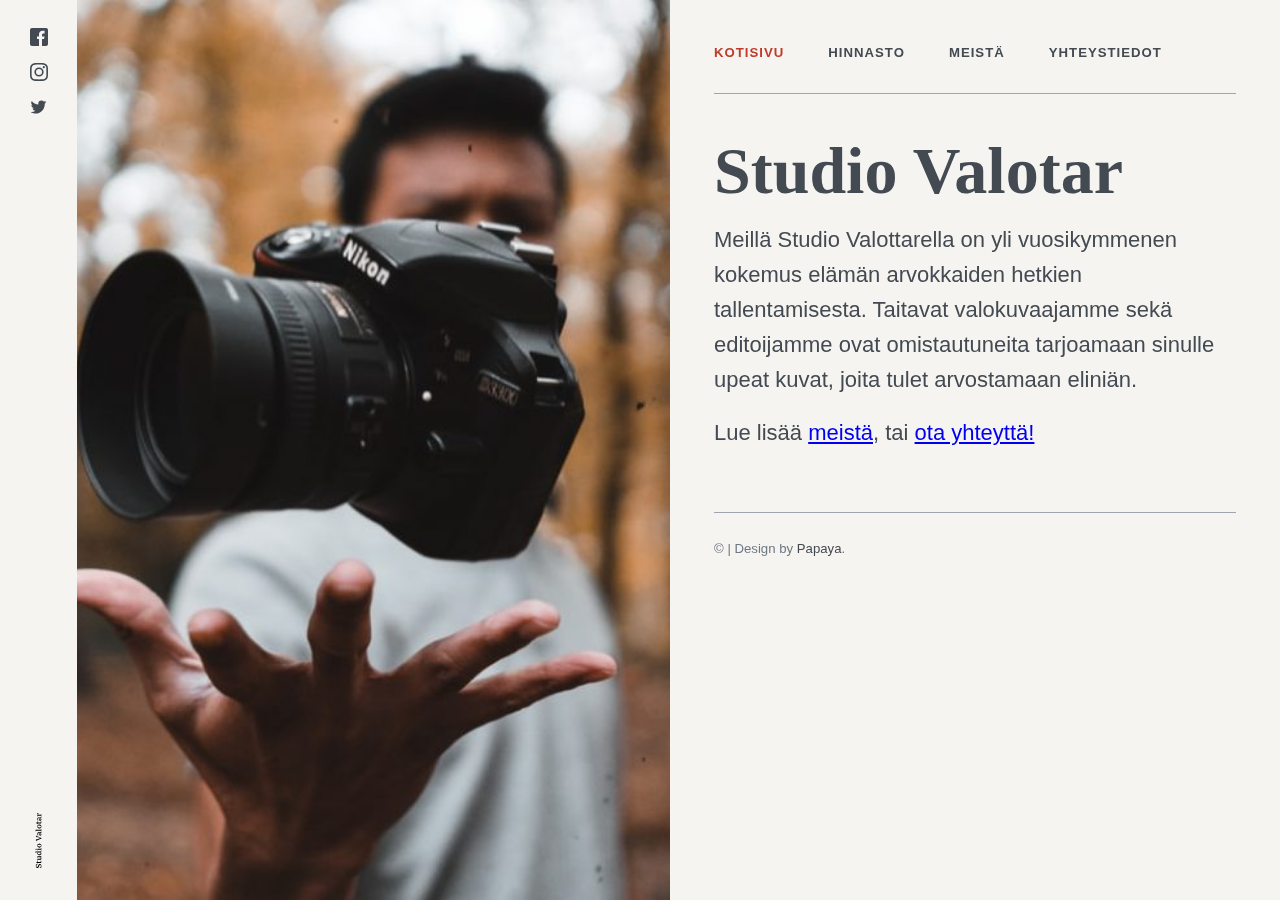
==== commit f3ffb251: "update html" ====
--- a/demo1.3/index.html
+++ b/demo1.3/index.html
@@ -14,8 +14,8 @@
         <!-- The compiled CSS file -->
         <link rel="stylesheet" href="css/production.css">
 
-        <!-- Web fonts -->
-        <link href="https://fonts.googleapis.com/css?family=Cabin:400,700 Playfair+Display:900" rel="stylesheet">
+        <!-- Web fonts
+        <link href="https://fonts.googleapis.com/css?family=Cabin:400,700Playfair+Display:900" rel="stylesheet">-->
 
         <!-- favicon.ico. Place these in the root directory. -->
         <link rel="shortcut icon" href="favicon.ico">
